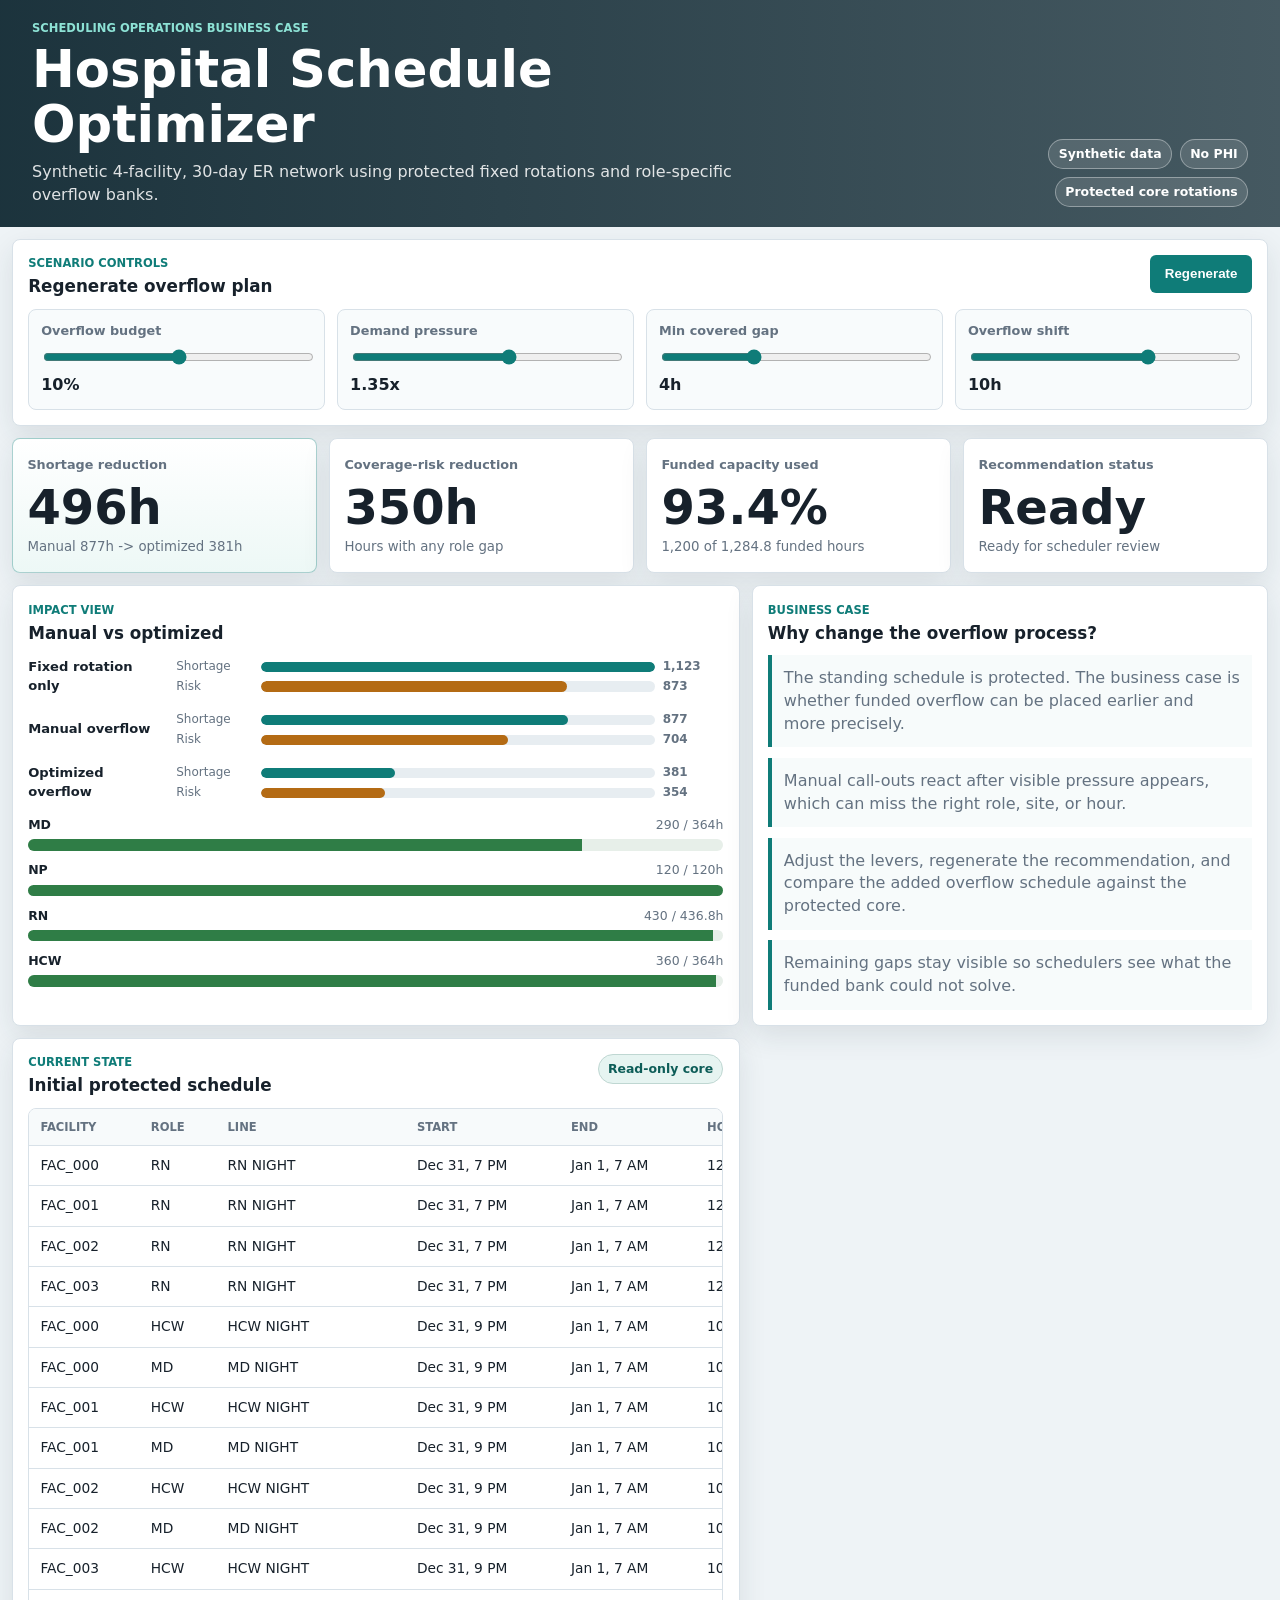
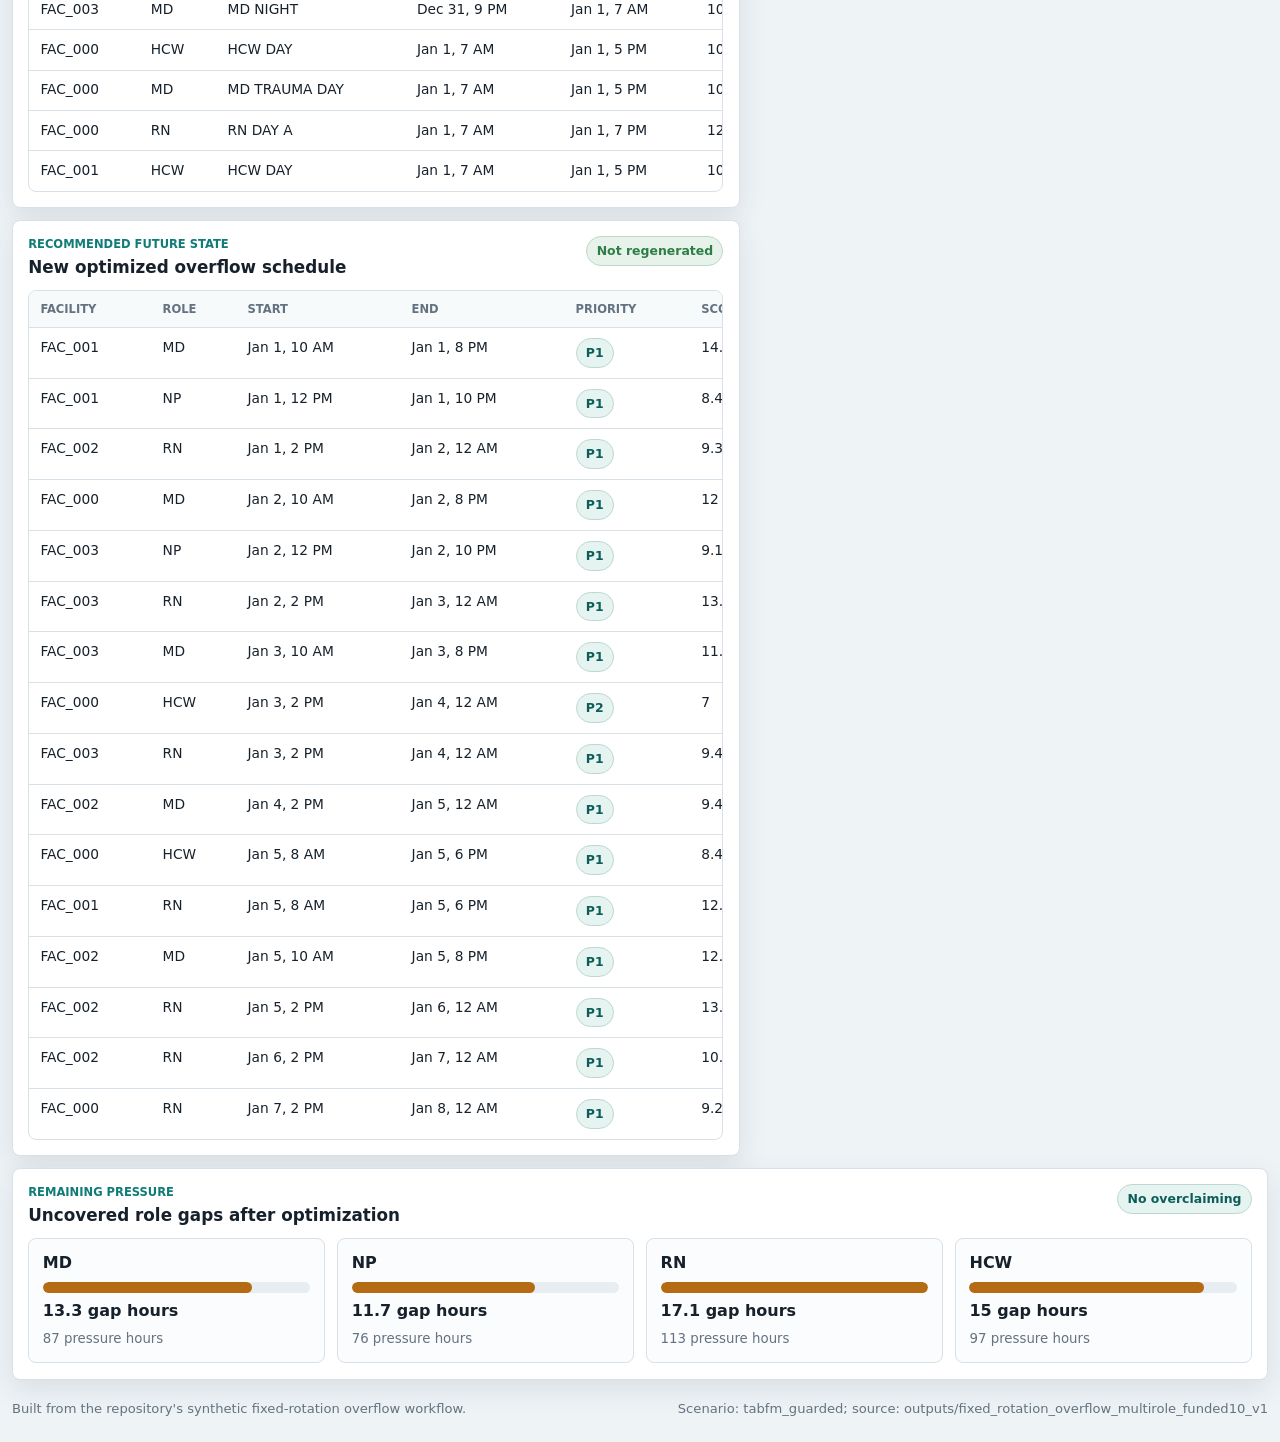
==== demo/index.html @ 381172c6 "Move impact view above schedules" ====
<!doctype html>
<html lang="en">
  <head>
    <meta charset="utf-8">
    <meta name="viewport" content="width=device-width, initial-scale=1">
    <title>Hospital Schedule Optimizer Business Case</title>
    <link rel="stylesheet" href="styles.css">
  </head>
  <body>
    <header class="app-shell">
      <div>
        <p class="eyebrow">Scheduling operations business case</p>
        <h1>Hospital Schedule Optimizer</h1>
        <p id="case-subtitle">Loading synthetic case...</p>
      </div>
      <div class="top-status" aria-label="Demo safeguards">
        <span>Synthetic data</span>
        <span>No PHI</span>
        <span>Protected core rotations</span>
      </div>
    </header>

    <main class="dashboard">
      <section class="card card--controls" aria-labelledby="controls-heading">
        <div class="card__head">
          <div>
            <p class="eyebrow">Scenario controls</p>
            <h2 id="controls-heading">Regenerate overflow plan</h2>
          </div>
          <button id="regen-button" type="button">Regenerate</button>
        </div>
        <div class="control-grid">
          <label>
            <span>Overflow budget</span>
            <input id="budget-control" type="range" min="5" max="15" step="1" value="10">
            <b id="budget-value">10%</b>
          </label>
          <label>
            <span>Demand pressure</span>
            <input id="pressure-control" type="range" min="100" max="160" step="5" value="135">
            <b id="pressure-value">1.35x</b>
          </label>
          <label>
            <span>Min covered gap</span>
            <input id="gap-control" type="range" min="2" max="8" step="1" value="4">
            <b id="gap-value">4h</b>
          </label>
          <label>
            <span>Overflow shift</span>
            <input id="shift-control" type="range" min="6" max="12" step="1" value="10">
            <b id="shift-value">10h</b>
          </label>
        </div>
      </section>

      <section class="kpi-grid" aria-label="Business case metrics">
        <article class="metric-card metric-card--primary">
          <span>Shortage reduction</span>
          <strong id="metric-shortage">--</strong>
          <small id="metric-shortage-note">Manual vs optimized</small>
        </article>
        <article class="metric-card">
          <span>Coverage-risk reduction</span>
          <strong id="metric-risk">--</strong>
          <small>Hours with any role gap</small>
        </article>
        <article class="metric-card">
          <span>Funded capacity used</span>
          <strong id="metric-budget">--</strong>
          <small id="metric-budget-note">Role banks enforced</small>
        </article>
        <article class="metric-card">
          <span>Recommendation status</span>
          <strong id="metric-status">--</strong>
          <small id="metric-status-note">Ready for scheduler review</small>
        </article>
      </section>

      <section class="card span-7" aria-labelledby="charts-heading">
        <div class="card__head">
          <div>
            <p class="eyebrow">Impact view</p>
            <h2 id="charts-heading">Manual vs optimized</h2>
          </div>
        </div>
        <div id="comparison-chart" class="chart-panel"></div>
        <div id="budget-chart" class="chart-panel chart-panel--meters"></div>
      </section>

      <section class="card span-5" aria-labelledby="case-heading">
        <div class="card__head">
          <div>
            <p class="eyebrow">Business case</p>
            <h2 id="case-heading">Why change the overflow process?</h2>
          </div>
        </div>
        <div class="story-stack">
          <p id="story-problem"></p>
          <p id="story-manual"></p>
          <p id="story-optimizer"></p>
          <p id="story-remaining"></p>
        </div>
      </section>

      <section class="card span-7" aria-labelledby="initial-heading">
        <div class="card__head">
          <div>
            <p class="eyebrow">Current state</p>
            <h2 id="initial-heading">Initial protected schedule</h2>
          </div>
          <span class="pill">Read-only core</span>
        </div>
        <div class="table-wrap compact">
          <table>
            <thead>
              <tr>
                <th>Facility</th>
                <th>Role</th>
                <th>Line</th>
                <th>Start</th>
                <th>End</th>
                <th>Hours</th>
              </tr>
            </thead>
            <tbody id="initial-schedule"></tbody>
          </table>
        </div>
      </section>

      <section class="card span-7" aria-labelledby="optimized-heading">
        <div class="card__head">
          <div>
            <p class="eyebrow">Recommended future state</p>
            <h2 id="optimized-heading">New optimized overflow schedule</h2>
          </div>
          <span id="run-stamp" class="pill pill--green">Not regenerated</span>
        </div>
        <div class="table-wrap compact">
          <table>
            <thead>
              <tr>
                <th>Facility</th>
                <th>Role</th>
                <th>Start</th>
                <th>End</th>
                <th>Priority</th>
                <th>Score</th>
              </tr>
            </thead>
            <tbody id="optimized-schedule"></tbody>
          </table>
        </div>
      </section>

      <section class="card span-12" aria-labelledby="gaps-heading">
        <div class="card__head">
          <div>
            <p class="eyebrow">Remaining pressure</p>
            <h2 id="gaps-heading">Uncovered role gaps after optimization</h2>
          </div>
          <span class="pill">No overclaiming</span>
        </div>
        <div id="gaps-chart" class="gap-grid"></div>
      </section>
    </main>

    <footer>
      <span>Built from the repository's synthetic fixed-rotation overflow workflow.</span>
      <span id="data-source">Loading source...</span>
    </footer>

    <script src="app.js"></script>
  </body>
</html>
---- demo/styles.css ----
:root {
  color-scheme: light;
  --ink: #17212b;
  --muted: #647281;
  --line: #d8e1e8;
  --panel: #ffffff;
  --soft: #eef3f6;
  --teal: #0f7c78;
  --green: #2f7d46;
  --amber: #b46b14;
  --blue: #2e628f;
  --red: #b43c2f;
  --shadow: 0 10px 28px rgba(29, 45, 59, 0.1);
}

* {
  box-sizing: border-box;
}

html,
body {
  margin: 0;
  overflow-x: hidden;
}

body {
  background: var(--soft);
  color: var(--ink);
  font-family: Inter, ui-sans-serif, system-ui, -apple-system, BlinkMacSystemFont, "Segoe UI", sans-serif;
  line-height: 1.42;
}

.app-shell {
  display: flex;
  min-height: 172px;
  align-items: flex-end;
  justify-content: space-between;
  gap: 1.5rem;
  padding: 1.25rem clamp(1rem, 3vw, 2rem);
  background:
    linear-gradient(90deg, rgba(10, 35, 45, 0.92), rgba(10, 35, 45, 0.74)),
    url("https://images.unsplash.com/photo-1586773860418-d37222d8fce3?auto=format&fit=crop&w=1800&q=80") center/cover;
  color: #fff;
}

.eyebrow {
  margin: 0 0 0.35rem;
  color: var(--teal);
  font-size: 0.72rem;
  font-weight: 850;
  letter-spacing: 0;
  text-transform: uppercase;
}

.app-shell .eyebrow {
  color: #8de2d5;
}

h1,
h2 {
  margin: 0;
  line-height: 1.08;
  letter-spacing: 0;
}

h1 {
  font-size: clamp(2rem, 4vw, 4.4rem);
}

h2 {
  font-size: 1.05rem;
}

.app-shell p:not(.eyebrow) {
  max-width: 760px;
  margin: 0.55rem 0 0;
  color: rgba(255, 255, 255, 0.86);
}

.top-status {
  display: flex;
  flex-wrap: wrap;
  justify-content: flex-end;
  gap: 0.5rem;
}

.top-status span,
.pill {
  display: inline-flex;
  align-items: center;
  width: max-content;
  border: 1px solid rgba(255, 255, 255, 0.36);
  border-radius: 999px;
  padding: 0.32rem 0.58rem;
  background: rgba(255, 255, 255, 0.12);
  font-size: 0.78rem;
  font-weight: 800;
  white-space: nowrap;
}

.dashboard {
  display: grid;
  width: min(1480px, calc(100% - 1.5rem));
  grid-template-columns: repeat(12, minmax(0, 1fr));
  gap: 0.75rem;
  margin: 0.75rem auto 1.25rem;
}

.card,
.metric-card {
  border: 1px solid var(--line);
  border-radius: 8px;
  background: var(--panel);
  box-shadow: var(--shadow);
}

.card {
  padding: 0.95rem;
}

.card--controls {
  grid-column: 1 / -1;
}

.card__head {
  display: flex;
  align-items: flex-start;
  justify-content: space-between;
  gap: 1rem;
  margin-bottom: 0.85rem;
}

button {
  min-height: 2.35rem;
  border: 0;
  border-radius: 6px;
  padding: 0 0.9rem;
  background: var(--teal);
  color: #fff;
  font-weight: 850;
  cursor: pointer;
}

button:focus-visible,
input:focus-visible {
  outline: 3px solid rgba(15, 124, 120, 0.28);
  outline-offset: 2px;
}

.control-grid {
  display: grid;
  grid-template-columns: repeat(4, minmax(0, 1fr));
  gap: 0.75rem;
}

.control-grid label {
  display: grid;
  grid-template-columns: 1fr auto;
  gap: 0.45rem 0.75rem;
  align-items: center;
  padding: 0.75rem;
  border: 1px solid var(--line);
  border-radius: 8px;
  background: #f8fbfc;
}

.control-grid span {
  color: var(--muted);
  font-size: 0.8rem;
  font-weight: 800;
}

.control-grid input {
  grid-column: 1 / -1;
  width: 100%;
  accent-color: var(--teal);
}

.kpi-grid {
  display: grid;
  grid-column: 1 / -1;
  grid-template-columns: repeat(4, minmax(0, 1fr));
  gap: 0.75rem;
}

.metric-card {
  min-height: 126px;
  padding: 0.9rem;
}

.metric-card--primary {
  border-color: rgba(15, 124, 120, 0.35);
  background: linear-gradient(180deg, #fff, #edf8f6);
}

.metric-card span,
.metric-card small {
  color: var(--muted);
}

.metric-card span {
  font-size: 0.8rem;
  font-weight: 850;
}

.metric-card strong {
  display: block;
  margin: 0.45rem 0 0.25rem;
  color: var(--ink);
  font-size: clamp(1.8rem, 4vw, 3rem);
  line-height: 1;
}

.span-5 {
  grid-column: span 5;
}

.span-7 {
  grid-column: span 7;
}

.span-12 {
  grid-column: 1 / -1;
}

.pill {
  border-color: #bfd7d2;
  background: #e6f4f1;
  color: #0d5d58;
}

.pill--green {
  border-color: #bdd8c4;
  background: #e7f3ea;
  color: var(--green);
}

.story-stack {
  display: grid;
  gap: 0.65rem;
}

.story-stack p {
  margin: 0;
  padding: 0.75rem;
  border-left: 4px solid var(--teal);
  background: #f7fbfb;
  color: var(--muted);
}

.table-wrap {
  overflow: auto;
  border: 1px solid var(--line);
  border-radius: 8px;
}

table {
  width: 100%;
  min-width: 760px;
  border-collapse: collapse;
  font-size: 0.86rem;
}

th,
td {
  padding: 0.62rem 0.7rem;
  border-bottom: 1px solid var(--line);
  text-align: left;
  vertical-align: top;
}

th {
  position: sticky;
  top: 0;
  background: #f7fafb;
  color: var(--muted);
  font-size: 0.72rem;
  text-transform: uppercase;
}

tbody tr:last-child td {
  border-bottom: 0;
}

.chart-panel {
  display: grid;
  gap: 0.65rem;
  margin-top: 0.75rem;
}

.bar-row {
  display: grid;
  grid-template-columns: 8.5rem minmax(0, 1fr);
  gap: 0.75rem;
  align-items: center;
}

.bar-row__label {
  font-size: 0.82rem;
  font-weight: 850;
}

.bar-line {
  display: grid;
  grid-template-columns: 4.8rem minmax(0, 1fr) 3.8rem;
  gap: 0.5rem;
  align-items: center;
  margin: 0.18rem 0;
  color: var(--muted);
  font-size: 0.75rem;
}

.bar-track {
  height: 0.65rem;
  overflow: hidden;
  border-radius: 999px;
  background: #e7edf1;
}

.bar-track b {
  display: block;
  height: 100%;
  border-radius: inherit;
  background: var(--teal);
}

.bar-line--risk .bar-track b,
.gap-card .bar-track b {
  background: var(--amber);
}

.meter {
  display: grid;
  gap: 0.35rem;
}

.meter__top {
  display: flex;
  justify-content: space-between;
  gap: 0.75rem;
  color: var(--muted);
  font-size: 0.78rem;
}

.meter__top strong {
  color: var(--ink);
}

.meter__track {
  height: 0.72rem;
  overflow: hidden;
  border-radius: 999px;
  background: #e7efe9;
}

.meter__track b {
  display: block;
  height: 100%;
  background: var(--green);
}

.gap-grid {
  display: grid;
  grid-template-columns: repeat(4, minmax(0, 1fr));
  gap: 0.75rem;
}

.gap-card {
  display: grid;
  gap: 0.45rem;
  padding: 0.85rem;
  border: 1px solid var(--line);
  border-radius: 8px;
  background: #fbfcfd;
}

.gap-card span {
  font-weight: 850;
}

.gap-card small {
  color: var(--muted);
}

footer {
  display: flex;
  width: min(1480px, calc(100% - 1.5rem));
  justify-content: space-between;
  gap: 1rem;
  margin: 0 auto 1.5rem;
  color: var(--muted);
  font-size: 0.82rem;
}

@media (max-width: 980px) {
  .app-shell,
  footer {
    flex-direction: column;
    align-items: flex-start;
  }

  .control-grid,
  .kpi-grid,
  .gap-grid {
    grid-template-columns: repeat(2, minmax(0, 1fr));
  }

  .span-5,
  .span-7 {
    grid-column: 1 / -1;
  }
}

@media (max-width: 620px) {
  .dashboard {
    width: min(100% - 1rem, 1480px);
  }

  .control-grid,
  .kpi-grid,
  .gap-grid {
    grid-template-columns: 1fr;
  }

  table {
    min-width: 0;
  }

  thead {
    display: none;
  }

  tbody,
  tr,
  td {
    display: block;
    width: 100%;
  }

  tr {
    padding: 0.55rem 0;
    border-bottom: 1px solid var(--line);
  }

  td {
    display: grid;
    grid-template-columns: 7rem minmax(0, 1fr);
    gap: 0.6rem;
    padding: 0.35rem 0.7rem;
    border-bottom: 0;
  }

  td::before {
    content: attr(data-label);
    color: var(--muted);
    font-size: 0.72rem;
    font-weight: 850;
    text-transform: uppercase;
  }

  .bar-row,
  .bar-line {
    grid-template-columns: 1fr;
  }
}
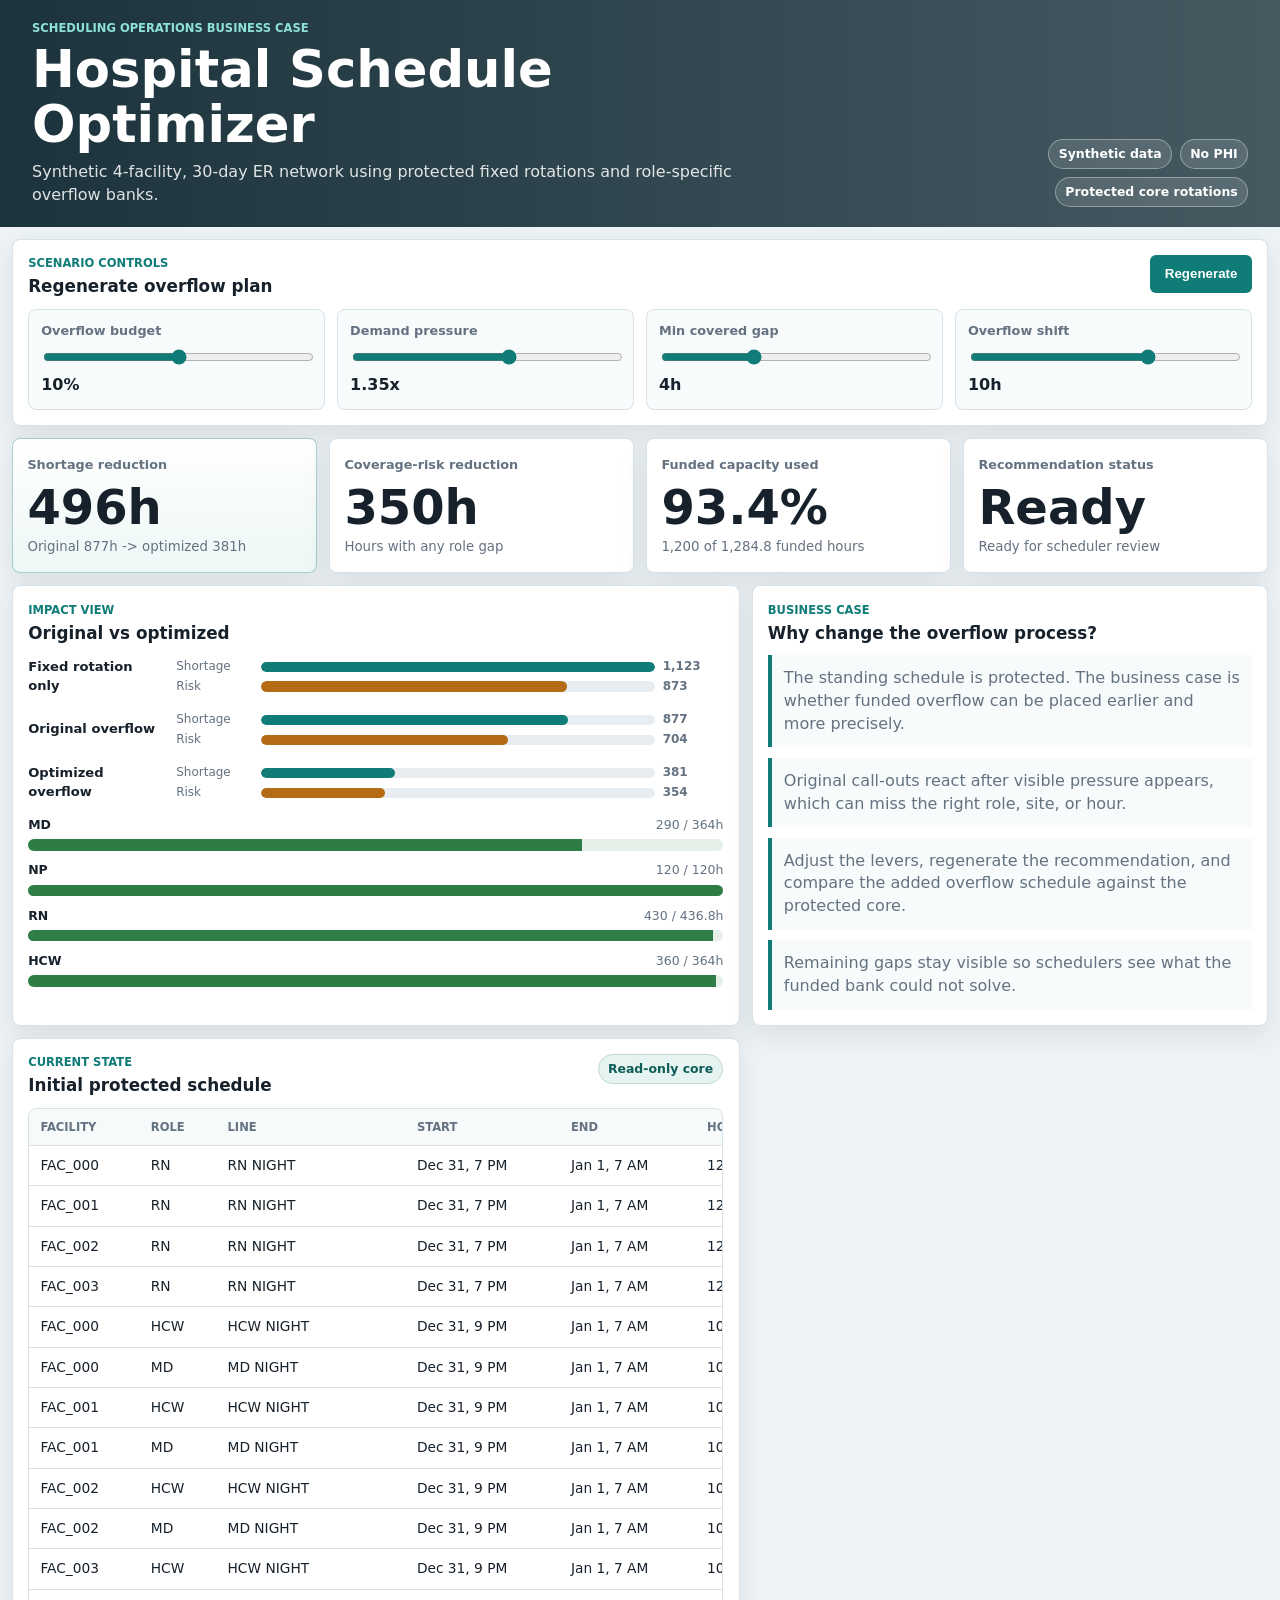
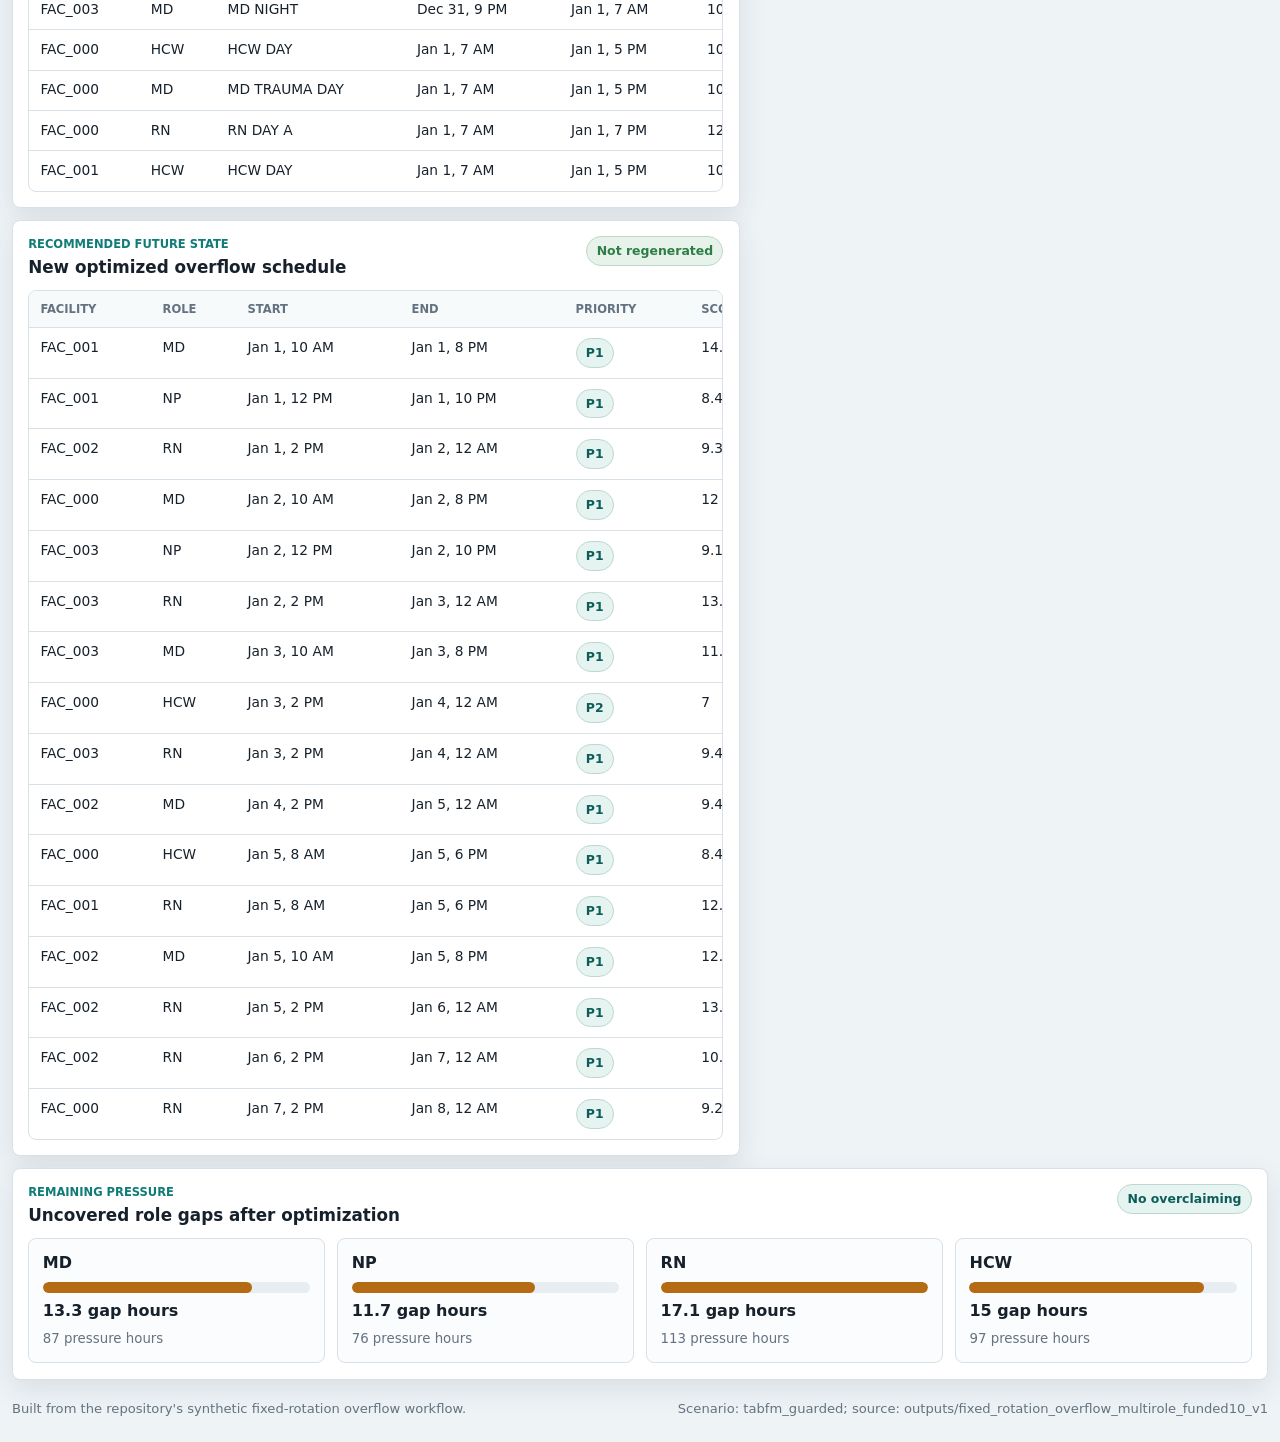
==== commit 07ecdac4: "Rename manual labels to original" ====
--- a/demo/index.html
+++ b/demo/index.html
@@ -57,7 +57,7 @@
         <article class="metric-card metric-card--primary">
           <span>Shortage reduction</span>
           <strong id="metric-shortage">--</strong>
-          <small id="metric-shortage-note">Manual vs optimized</small>
+          <small id="metric-shortage-note">Original vs optimized</small>
         </article>
         <article class="metric-card">
           <span>Coverage-risk reduction</span>
@@ -80,7 +80,7 @@
         <div class="card__head">
           <div>
             <p class="eyebrow">Impact view</p>
-            <h2 id="charts-heading">Manual vs optimized</h2>
+            <h2 id="charts-heading">Original vs optimized</h2>
           </div>
         </div>
         <div id="comparison-chart" class="chart-panel"></div>
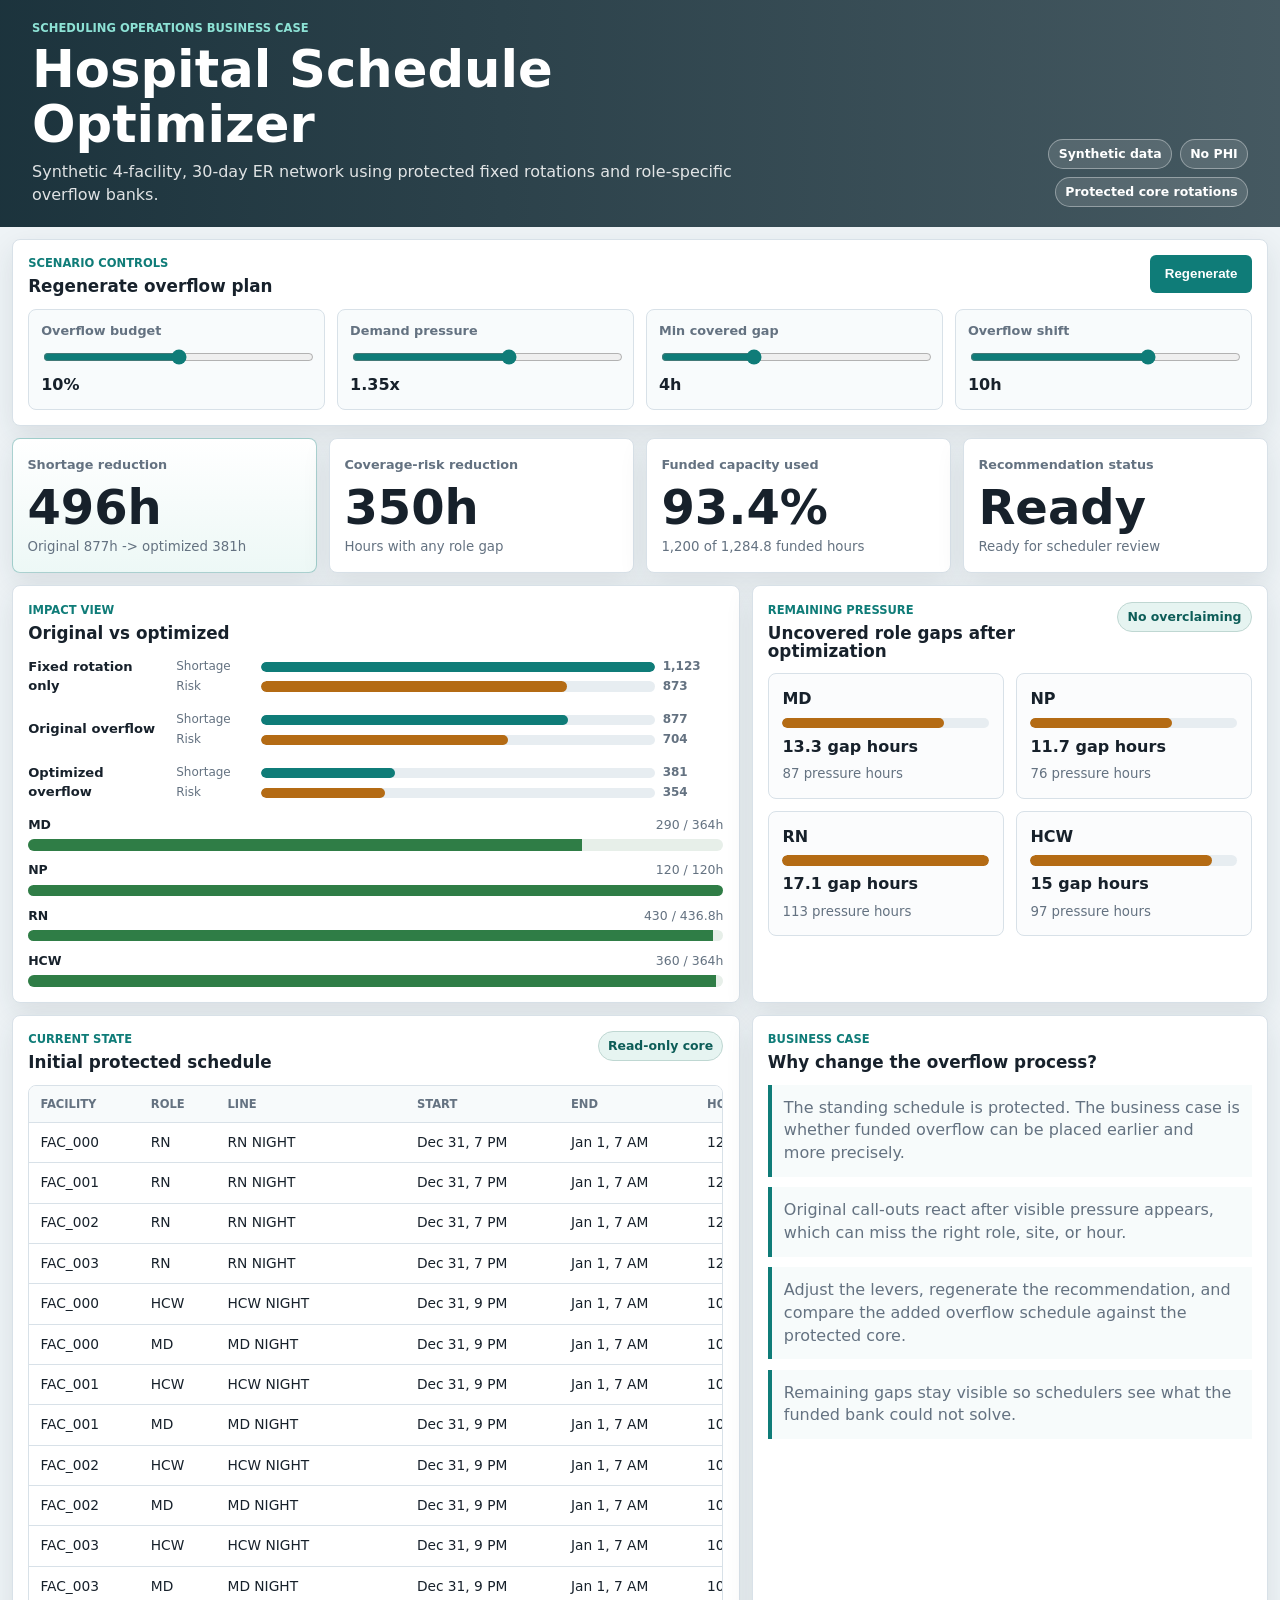
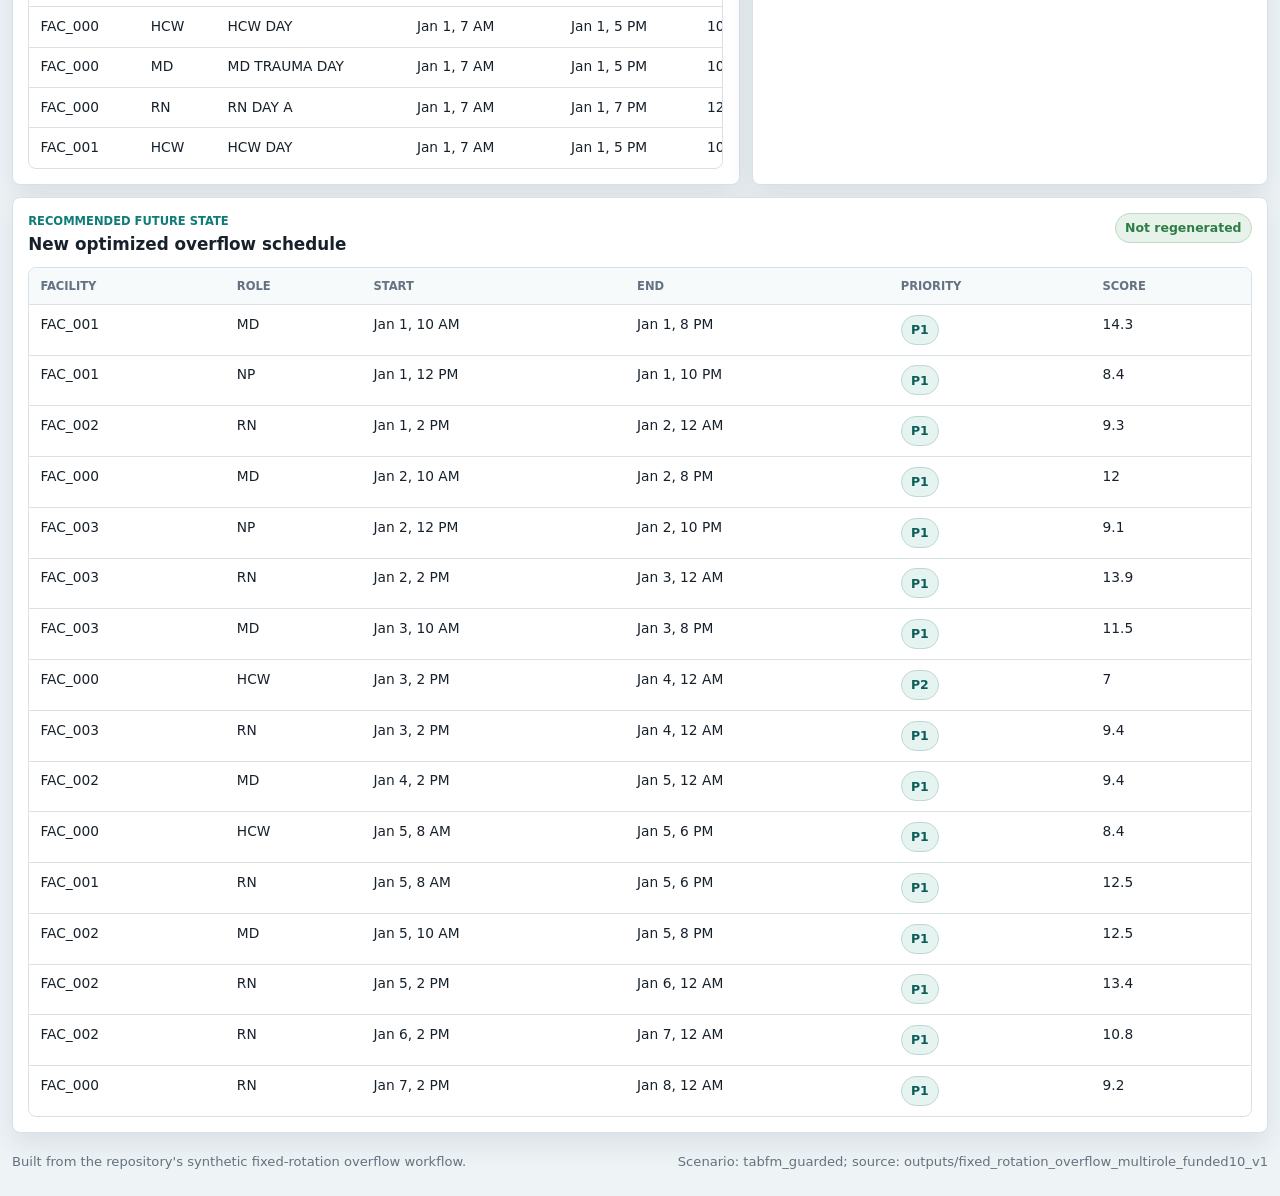
==== commit 7601fadc: "Move remaining pressure near impact view" ====
--- a/demo/index.html
+++ b/demo/index.html
@@ -87,19 +87,15 @@
         <div id="budget-chart" class="chart-panel chart-panel--meters"></div>
       </section>
 
-      <section class="card span-5" aria-labelledby="case-heading">
+      <section class="card span-5" aria-labelledby="gaps-heading">
         <div class="card__head">
           <div>
-            <p class="eyebrow">Business case</p>
-            <h2 id="case-heading">Why change the overflow process?</h2>
+            <p class="eyebrow">Remaining pressure</p>
+            <h2 id="gaps-heading">Uncovered role gaps after optimization</h2>
           </div>
+          <span class="pill">No overclaiming</span>
         </div>
-        <div class="story-stack">
-          <p id="story-problem"></p>
-          <p id="story-manual"></p>
-          <p id="story-optimizer"></p>
-          <p id="story-remaining"></p>
-        </div>
+        <div id="gaps-chart" class="gap-grid gap-grid--compact"></div>
       </section>
 
       <section class="card span-7" aria-labelledby="initial-heading">
@@ -127,7 +123,22 @@
         </div>
       </section>
 
-      <section class="card span-7" aria-labelledby="optimized-heading">
+      <section class="card span-5" aria-labelledby="case-heading">
+        <div class="card__head">
+          <div>
+            <p class="eyebrow">Business case</p>
+            <h2 id="case-heading">Why change the overflow process?</h2>
+          </div>
+        </div>
+        <div class="story-stack">
+          <p id="story-problem"></p>
+          <p id="story-manual"></p>
+          <p id="story-optimizer"></p>
+          <p id="story-remaining"></p>
+        </div>
+      </section>
+
+      <section class="card span-12" aria-labelledby="optimized-heading">
         <div class="card__head">
           <div>
             <p class="eyebrow">Recommended future state</p>
@@ -151,17 +162,6 @@
           </table>
         </div>
       </section>
-
-      <section class="card span-12" aria-labelledby="gaps-heading">
-        <div class="card__head">
-          <div>
-            <p class="eyebrow">Remaining pressure</p>
-            <h2 id="gaps-heading">Uncovered role gaps after optimization</h2>
-          </div>
-          <span class="pill">No overclaiming</span>
-        </div>
-        <div id="gaps-chart" class="gap-grid"></div>
-      </section>
     </main>
 
     <footer>
--- a/demo/styles.css
+++ b/demo/styles.css
@@ -365,6 +365,10 @@
   gap: 0.75rem;
 }
 
+.gap-grid--compact {
+  grid-template-columns: repeat(2, minmax(0, 1fr));
+}
+
 .gap-card {
   display: grid;
   gap: 0.45rem;
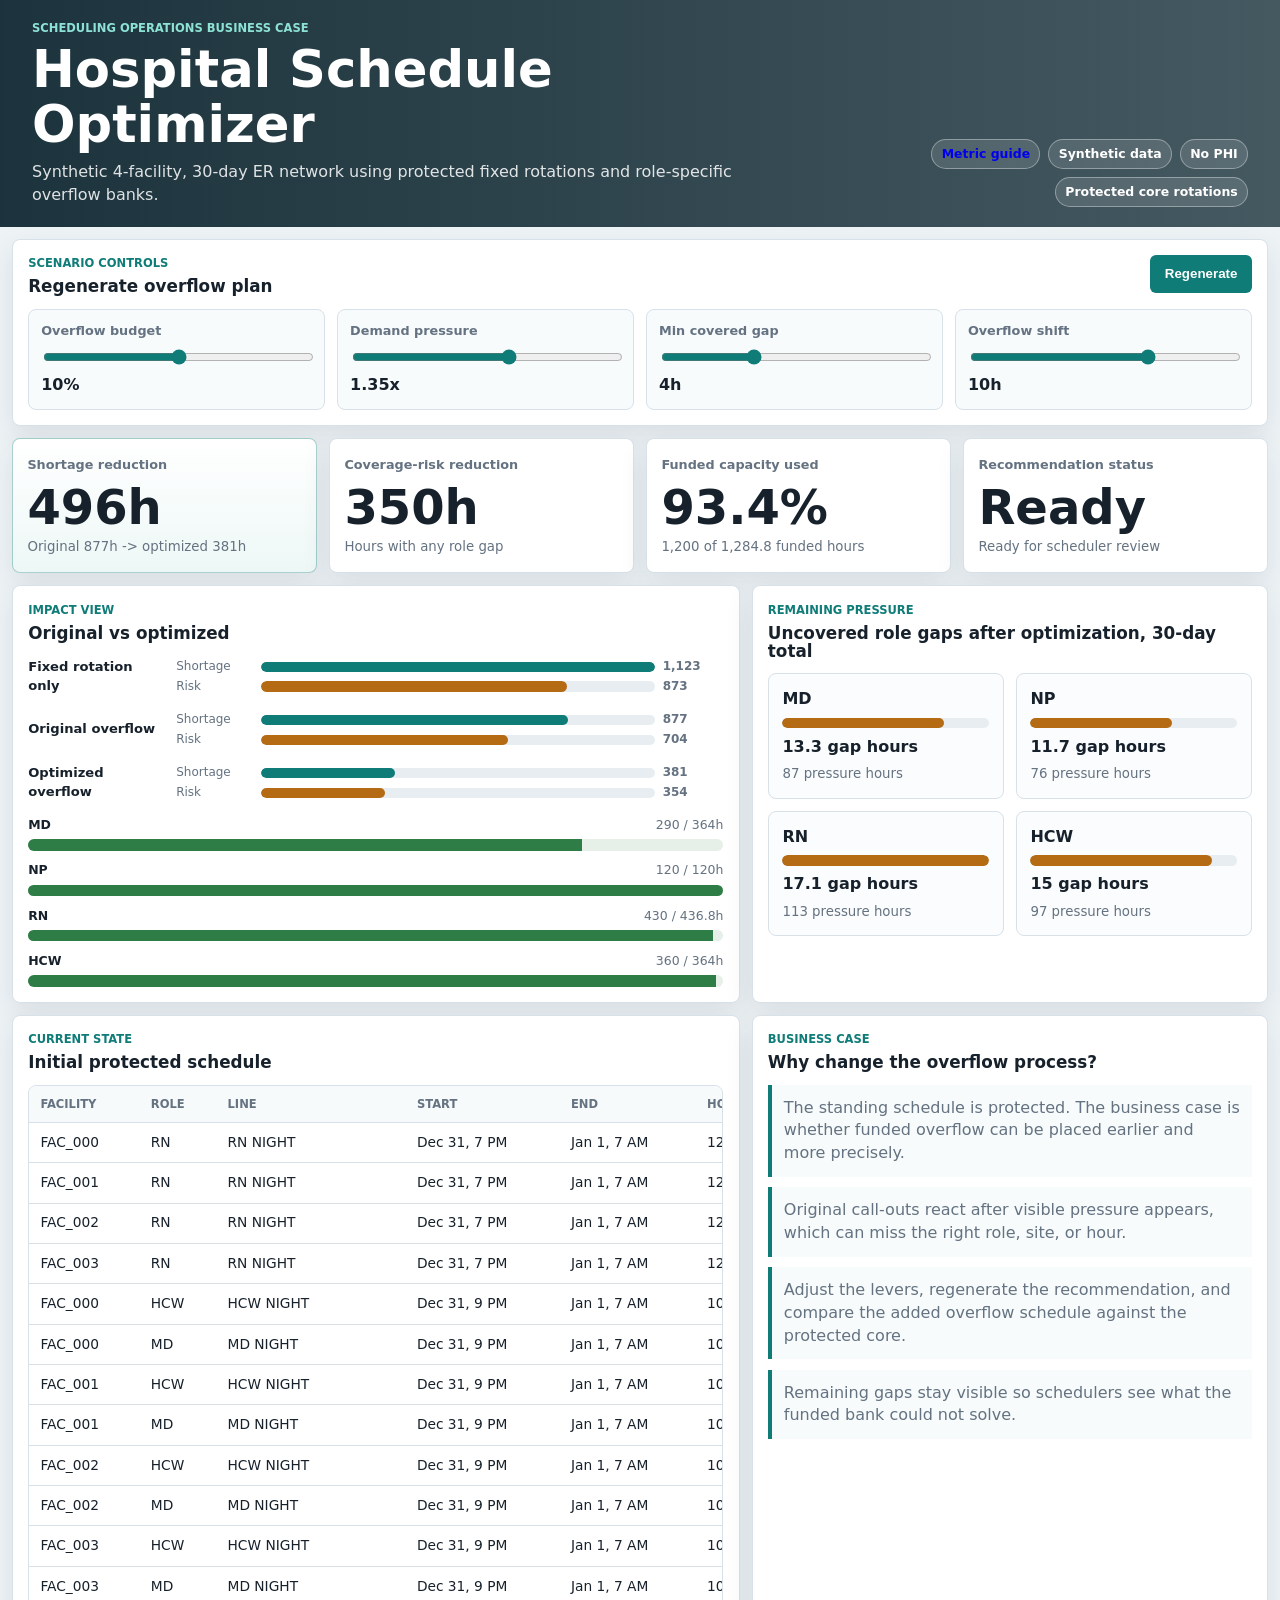
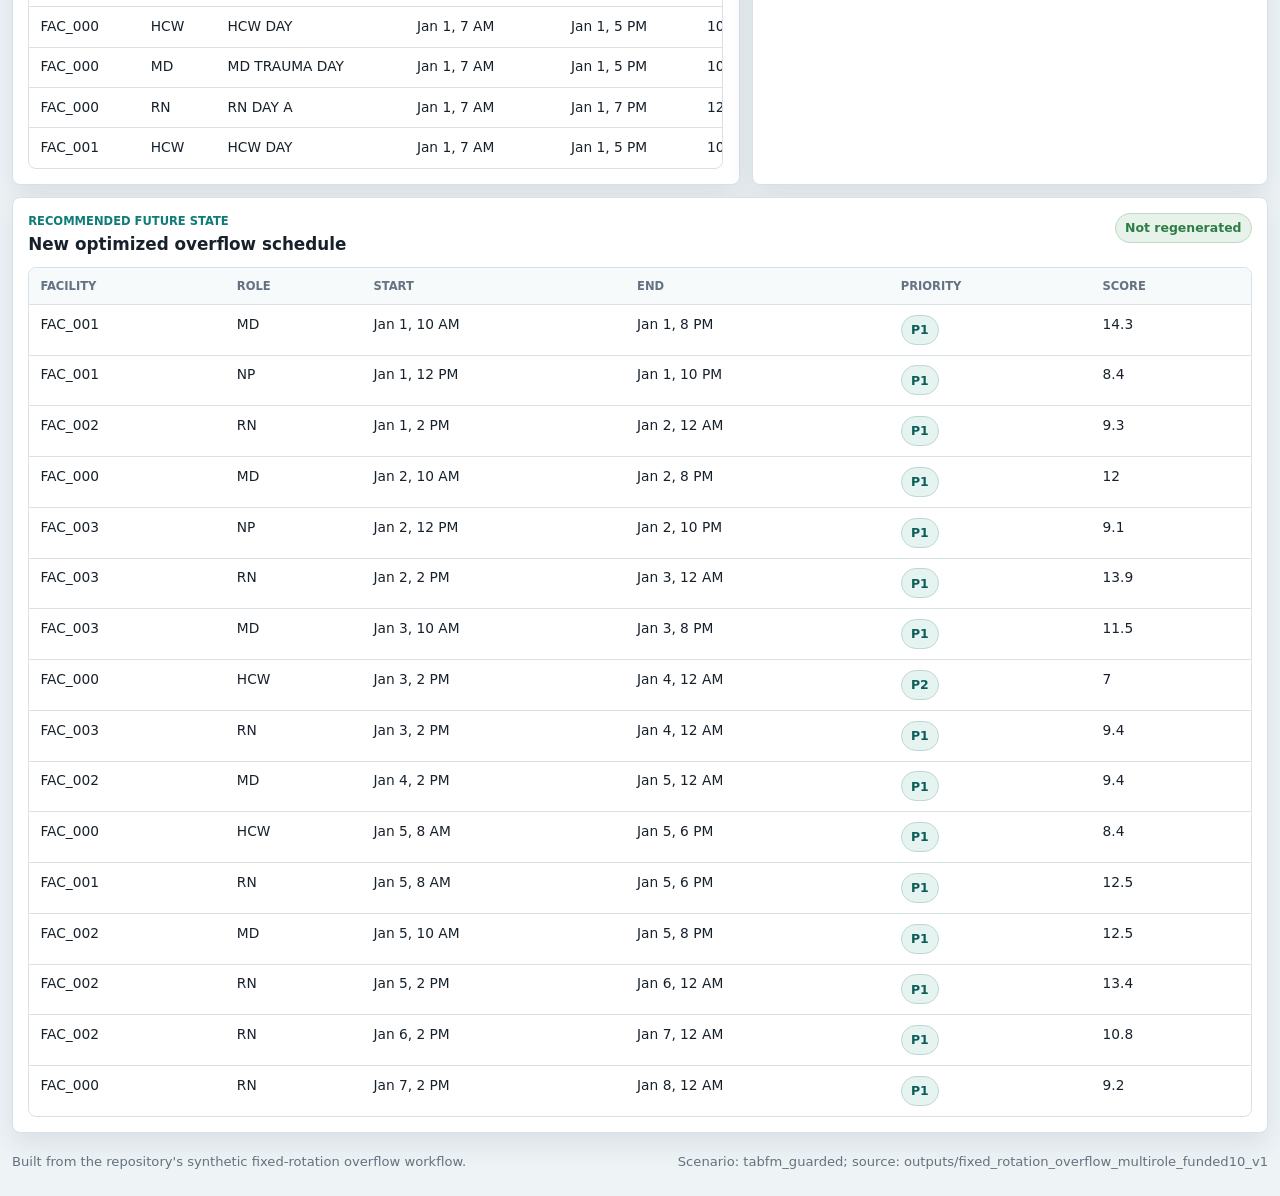
==== commit 7f0205c5: "Add metrics guide page" ====
--- a/demo/index.html
+++ b/demo/index.html
@@ -14,6 +14,7 @@
         <p id="case-subtitle">Loading synthetic case...</p>
       </div>
       <div class="top-status" aria-label="Demo safeguards">
+        <a href="metrics.html">Metric guide</a>
         <span>Synthetic data</span>
         <span>No PHI</span>
         <span>Protected core rotations</span>
@@ -91,9 +92,8 @@
         <div class="card__head">
           <div>
             <p class="eyebrow">Remaining pressure</p>
-            <h2 id="gaps-heading">Uncovered role gaps after optimization</h2>
+            <h2 id="gaps-heading">Uncovered role gaps after optimization, 30-day total</h2>
           </div>
-          <span class="pill">No overclaiming</span>
         </div>
         <div id="gaps-chart" class="gap-grid gap-grid--compact"></div>
       </section>
@@ -104,7 +104,6 @@
             <p class="eyebrow">Current state</p>
             <h2 id="initial-heading">Initial protected schedule</h2>
           </div>
-          <span class="pill">Read-only core</span>
         </div>
         <div class="table-wrap compact">
           <table>
--- a/demo/styles.css
+++ b/demo/styles.css
@@ -84,6 +84,7 @@
   gap: 0.5rem;
 }
 
+.top-status a,
 .top-status span,
 .pill {
   display: inline-flex;
@@ -96,6 +97,7 @@
   font-size: 0.78rem;
   font-weight: 800;
   white-space: nowrap;
+  text-decoration: none;
 }
 
 .dashboard {
@@ -396,6 +398,73 @@
   font-size: 0.82rem;
 }
 
+.metric-guide {
+  grid-column: 1 / -1;
+}
+
+.definition-grid {
+  display: grid;
+  grid-template-columns: repeat(3, minmax(0, 1fr));
+  gap: 0.75rem;
+}
+
+.definition-card {
+  display: grid;
+  gap: 0.45rem;
+  min-height: 172px;
+  padding: 0.9rem;
+  border: 1px solid var(--line);
+  border-radius: 8px;
+  background: #fbfcfd;
+}
+
+.definition-card strong {
+  font-size: 1rem;
+}
+
+.definition-card p {
+  margin: 0;
+  color: var(--muted);
+}
+
+.formula {
+  align-self: end;
+  padding: 0.55rem;
+  border-radius: 6px;
+  background: #eef5f7;
+  color: #274250;
+  font-family: ui-monospace, SFMono-Regular, Menlo, Consolas, monospace;
+  font-size: 0.78rem;
+}
+
+.metric-summary {
+  display: grid;
+  grid-template-columns: repeat(4, minmax(0, 1fr));
+  gap: 0.75rem;
+  margin-top: 0.75rem;
+}
+
+.metric-summary article {
+  padding: 0.8rem;
+  border: 1px solid var(--line);
+  border-radius: 8px;
+  background: #fff;
+}
+
+.metric-summary span {
+  display: block;
+  color: var(--muted);
+  font-size: 0.75rem;
+  font-weight: 850;
+  text-transform: uppercase;
+}
+
+.metric-summary strong {
+  display: block;
+  margin-top: 0.35rem;
+  font-size: 1.7rem;
+}
+
 @media (max-width: 980px) {
   .app-shell,
   footer {
@@ -405,7 +474,9 @@
 
   .control-grid,
   .kpi-grid,
-  .gap-grid {
+  .gap-grid,
+  .definition-grid,
+  .metric-summary {
     grid-template-columns: repeat(2, minmax(0, 1fr));
   }
 
@@ -422,7 +493,9 @@
 
   .control-grid,
   .kpi-grid,
-  .gap-grid {
+  .gap-grid,
+  .definition-grid,
+  .metric-summary {
     grid-template-columns: 1fr;
   }
 
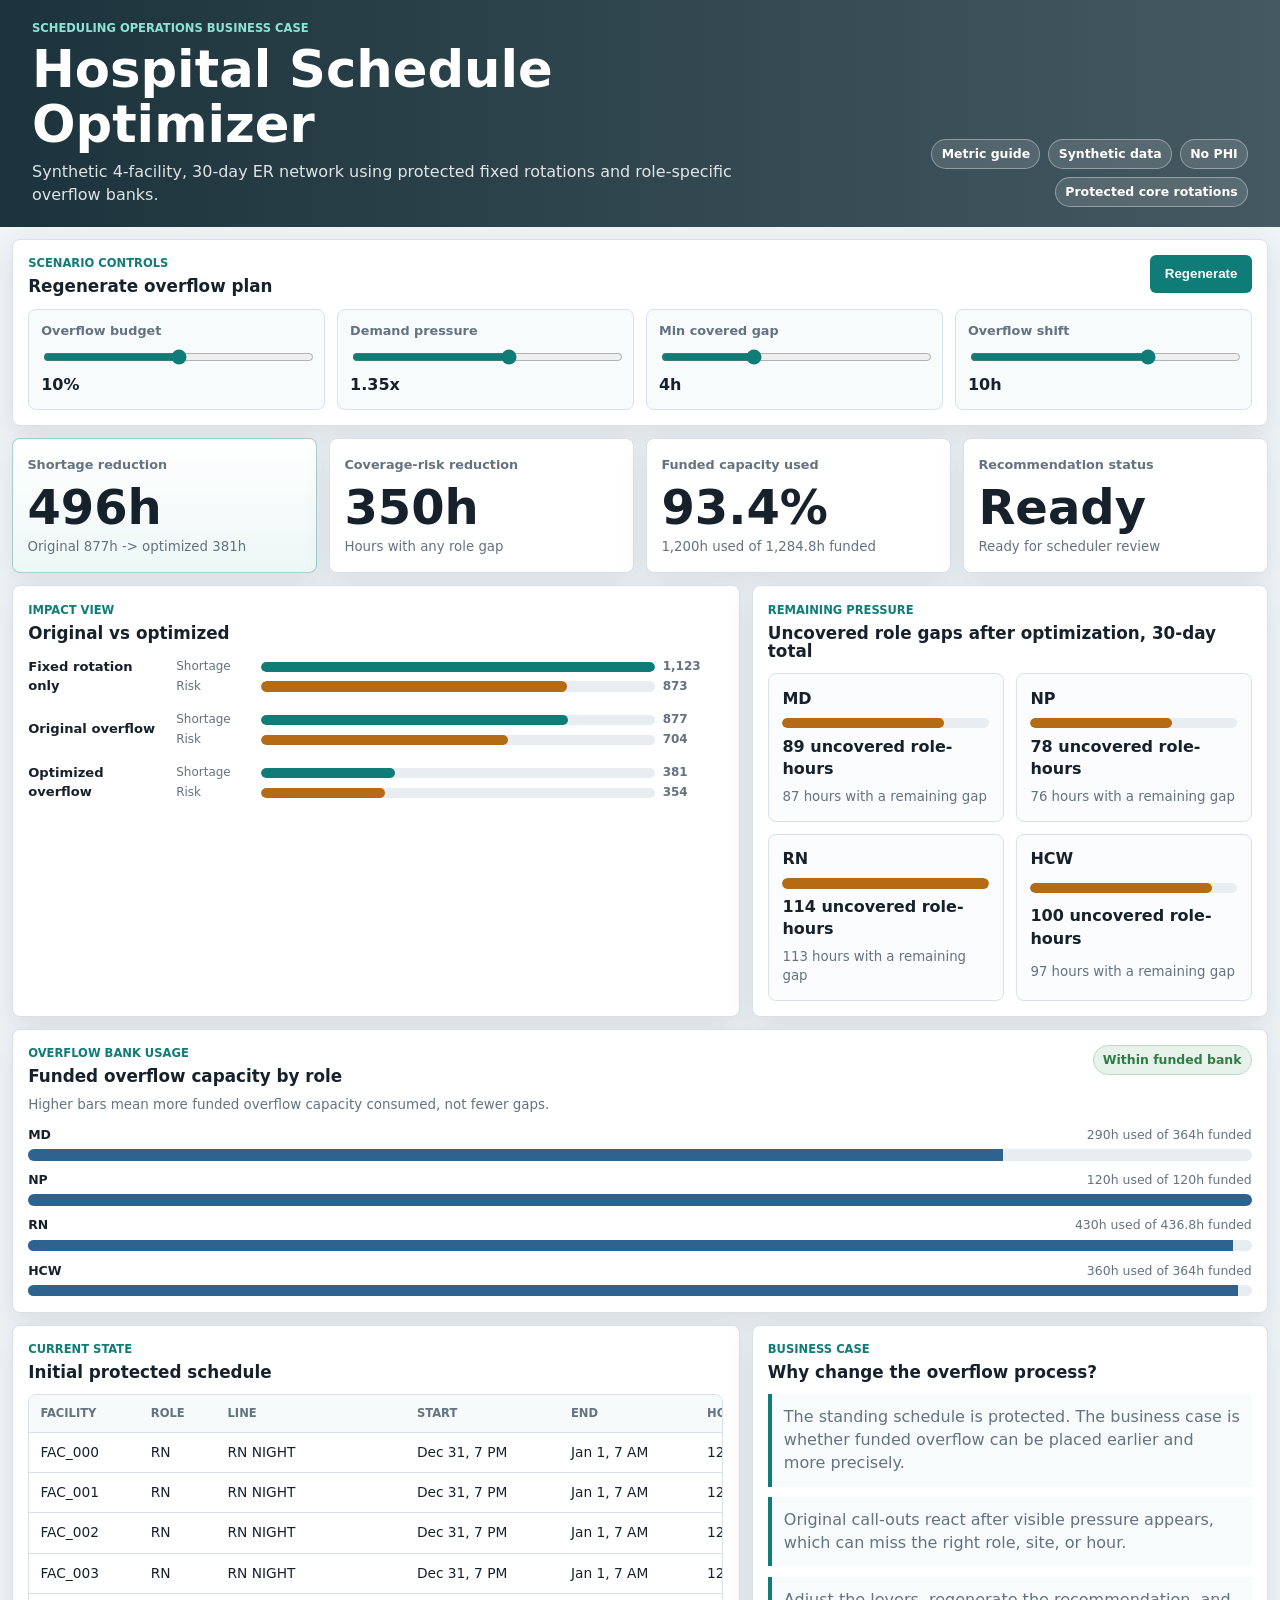
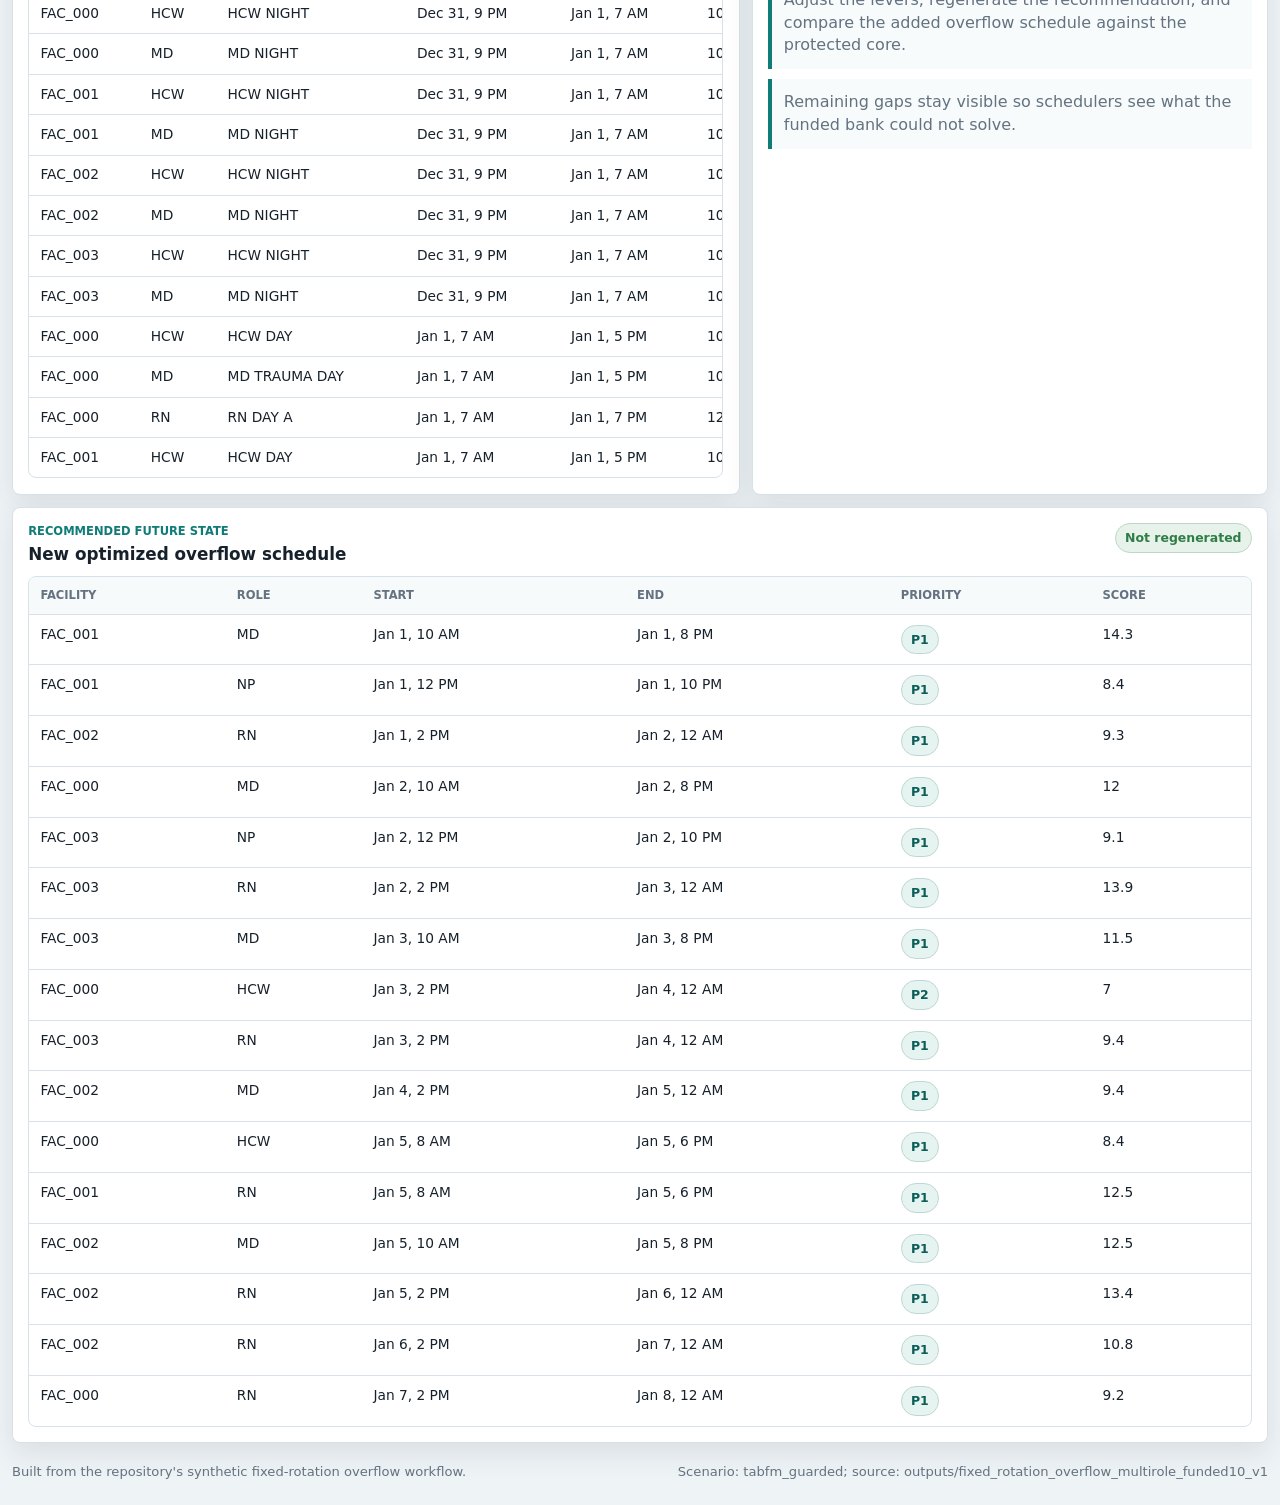
==== commit 14b1ae3b: "Clarify impact and overflow capacity charts" ====
--- a/demo/index.html
+++ b/demo/index.html
@@ -85,7 +85,6 @@
           </div>
         </div>
         <div id="comparison-chart" class="chart-panel"></div>
-        <div id="budget-chart" class="chart-panel chart-panel--meters"></div>
       </section>
 
       <section class="card span-5" aria-labelledby="gaps-heading">
@@ -96,6 +95,18 @@
           </div>
         </div>
         <div id="gaps-chart" class="gap-grid gap-grid--compact"></div>
+      </section>
+
+      <section class="card span-12" aria-labelledby="budget-heading">
+        <div class="card__head">
+          <div>
+            <p class="eyebrow">Overflow bank usage</p>
+            <h2 id="budget-heading">Funded overflow capacity by role</h2>
+          </div>
+          <span class="pill pill--green">Within funded bank</span>
+        </div>
+        <p class="section-note">Higher bars mean more funded overflow capacity consumed, not fewer gaps.</p>
+        <div id="budget-chart" class="chart-panel chart-panel--meters"></div>
       </section>
 
       <section class="card span-7" aria-labelledby="initial-heading">
--- a/demo/styles.css
+++ b/demo/styles.css
@@ -100,6 +100,14 @@
   text-decoration: none;
 }
 
+.top-status a,
+.top-status a:visited,
+.top-status a:hover,
+.top-status a:focus,
+.top-status a:active {
+  color: #ffffff;
+}
+
 .dashboard {
   display: grid;
   width: min(1480px, calc(100% - 1.5rem));
@@ -250,6 +258,12 @@
   color: var(--muted);
 }
 
+.section-note {
+  margin: -0.25rem 0 0.75rem;
+  color: var(--muted);
+  font-size: 0.84rem;
+}
+
 .table-wrap {
   overflow: auto;
   border: 1px solid var(--line);
@@ -352,13 +366,13 @@
   height: 0.72rem;
   overflow: hidden;
   border-radius: 999px;
-  background: #e7efe9;
+  background: #e7edf1;
 }
 
 .meter__track b {
   display: block;
   height: 100%;
-  background: var(--green);
+  background: var(--blue);
 }
 
 .gap-grid {
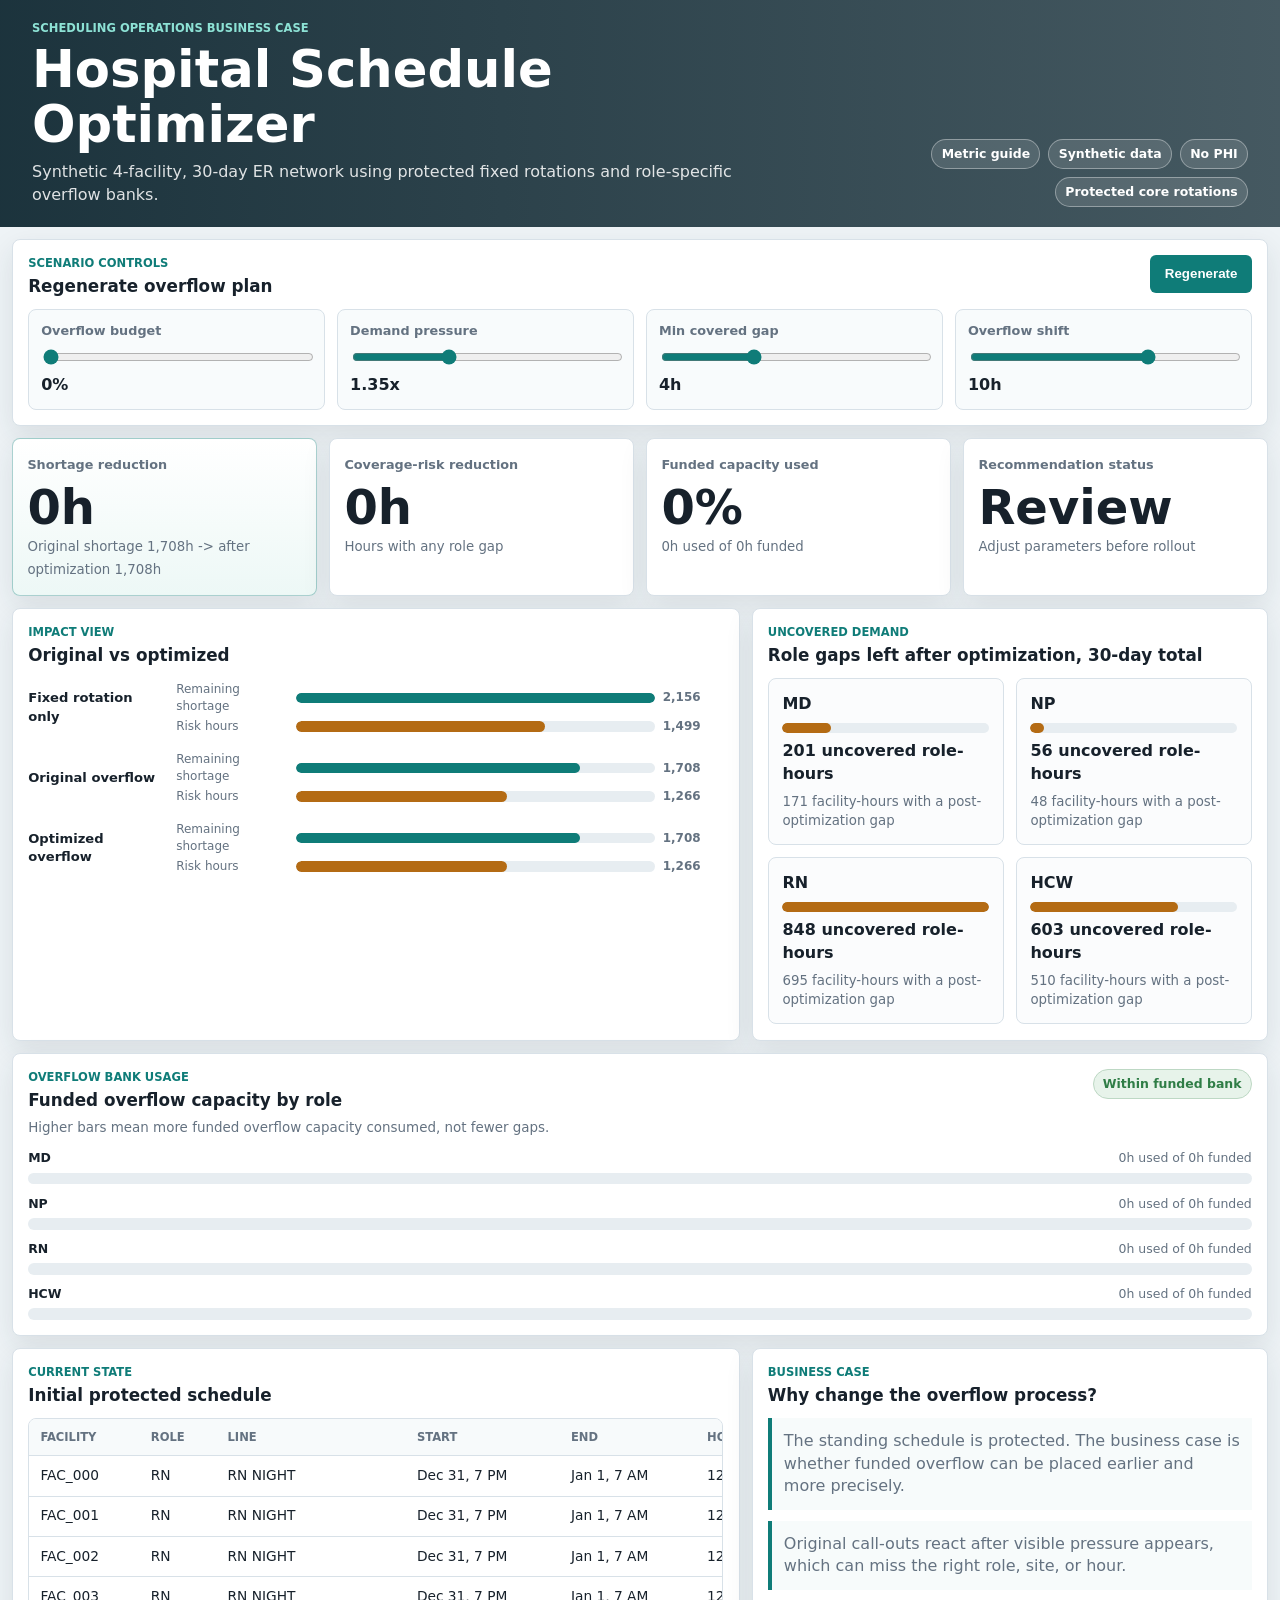
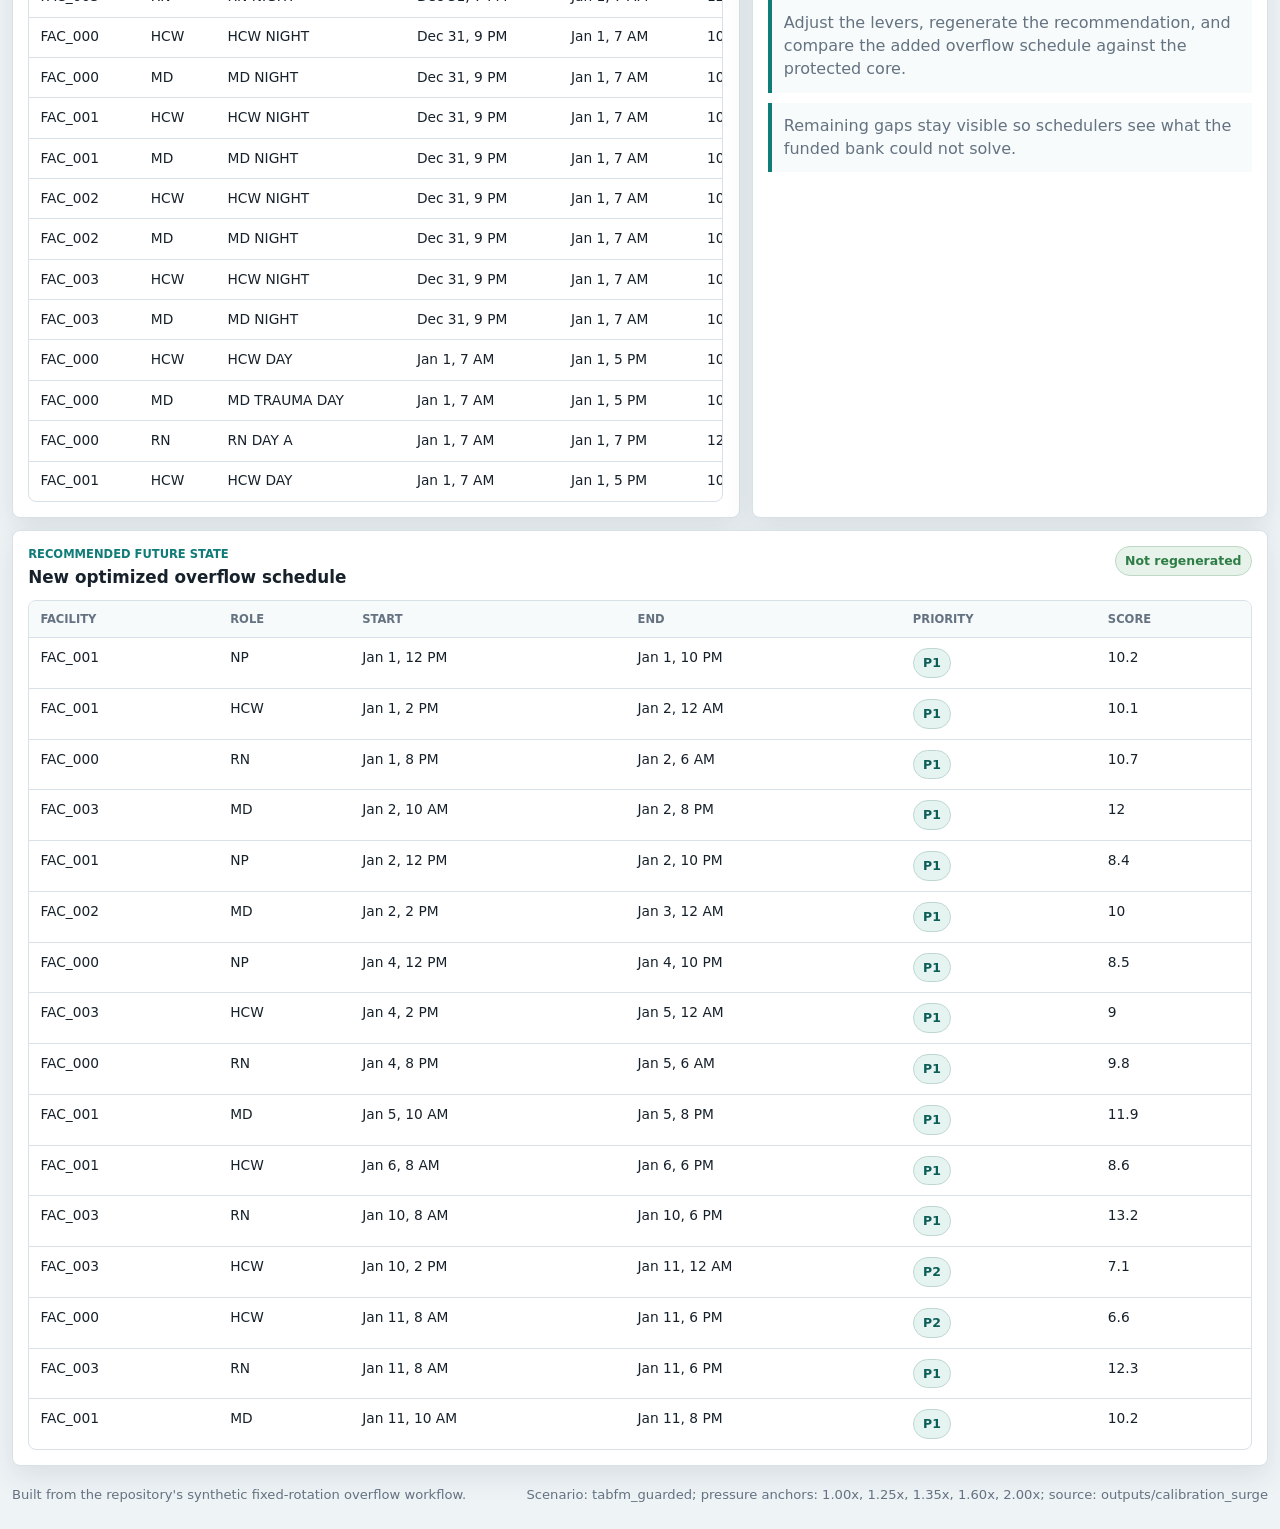
==== commit 090aa706: "Refine demo controls and gap labels" ====
--- a/demo/index.html
+++ b/demo/index.html
@@ -33,12 +33,12 @@
         <div class="control-grid">
           <label>
             <span>Overflow budget</span>
-            <input id="budget-control" type="range" min="5" max="15" step="1" value="10">
-            <b id="budget-value">10%</b>
+            <input id="budget-control" type="range" min="0" max="20" step="1" value="0">
+            <b id="budget-value">0%</b>
           </label>
           <label>
             <span>Demand pressure</span>
-            <input id="pressure-control" type="range" min="100" max="160" step="5" value="135">
+            <input id="pressure-control" type="range" min="100" max="200" step="5" value="135">
             <b id="pressure-value">1.35x</b>
           </label>
           <label>
@@ -90,8 +90,8 @@
       <section class="card span-5" aria-labelledby="gaps-heading">
         <div class="card__head">
           <div>
-            <p class="eyebrow">Remaining pressure</p>
-            <h2 id="gaps-heading">Uncovered role gaps after optimization, 30-day total</h2>
+            <p class="eyebrow">Uncovered demand</p>
+            <h2 id="gaps-heading">Role gaps left after optimization, 30-day total</h2>
           </div>
         </div>
         <div id="gaps-chart" class="gap-grid gap-grid--compact"></div>
--- a/demo/styles.css
+++ b/demo/styles.css
@@ -298,6 +298,12 @@
   border-bottom: 0;
 }
 
+.empty-row {
+  color: var(--muted);
+  font-weight: 800;
+  text-align: center;
+}
+
 .chart-panel {
   display: grid;
   gap: 0.65rem;
@@ -318,7 +324,7 @@
 
 .bar-line {
   display: grid;
-  grid-template-columns: 4.8rem minmax(0, 1fr) 3.8rem;
+  grid-template-columns: 7rem minmax(0, 1fr) 3.8rem;
   gap: 0.5rem;
   align-items: center;
   margin: 0.18rem 0;
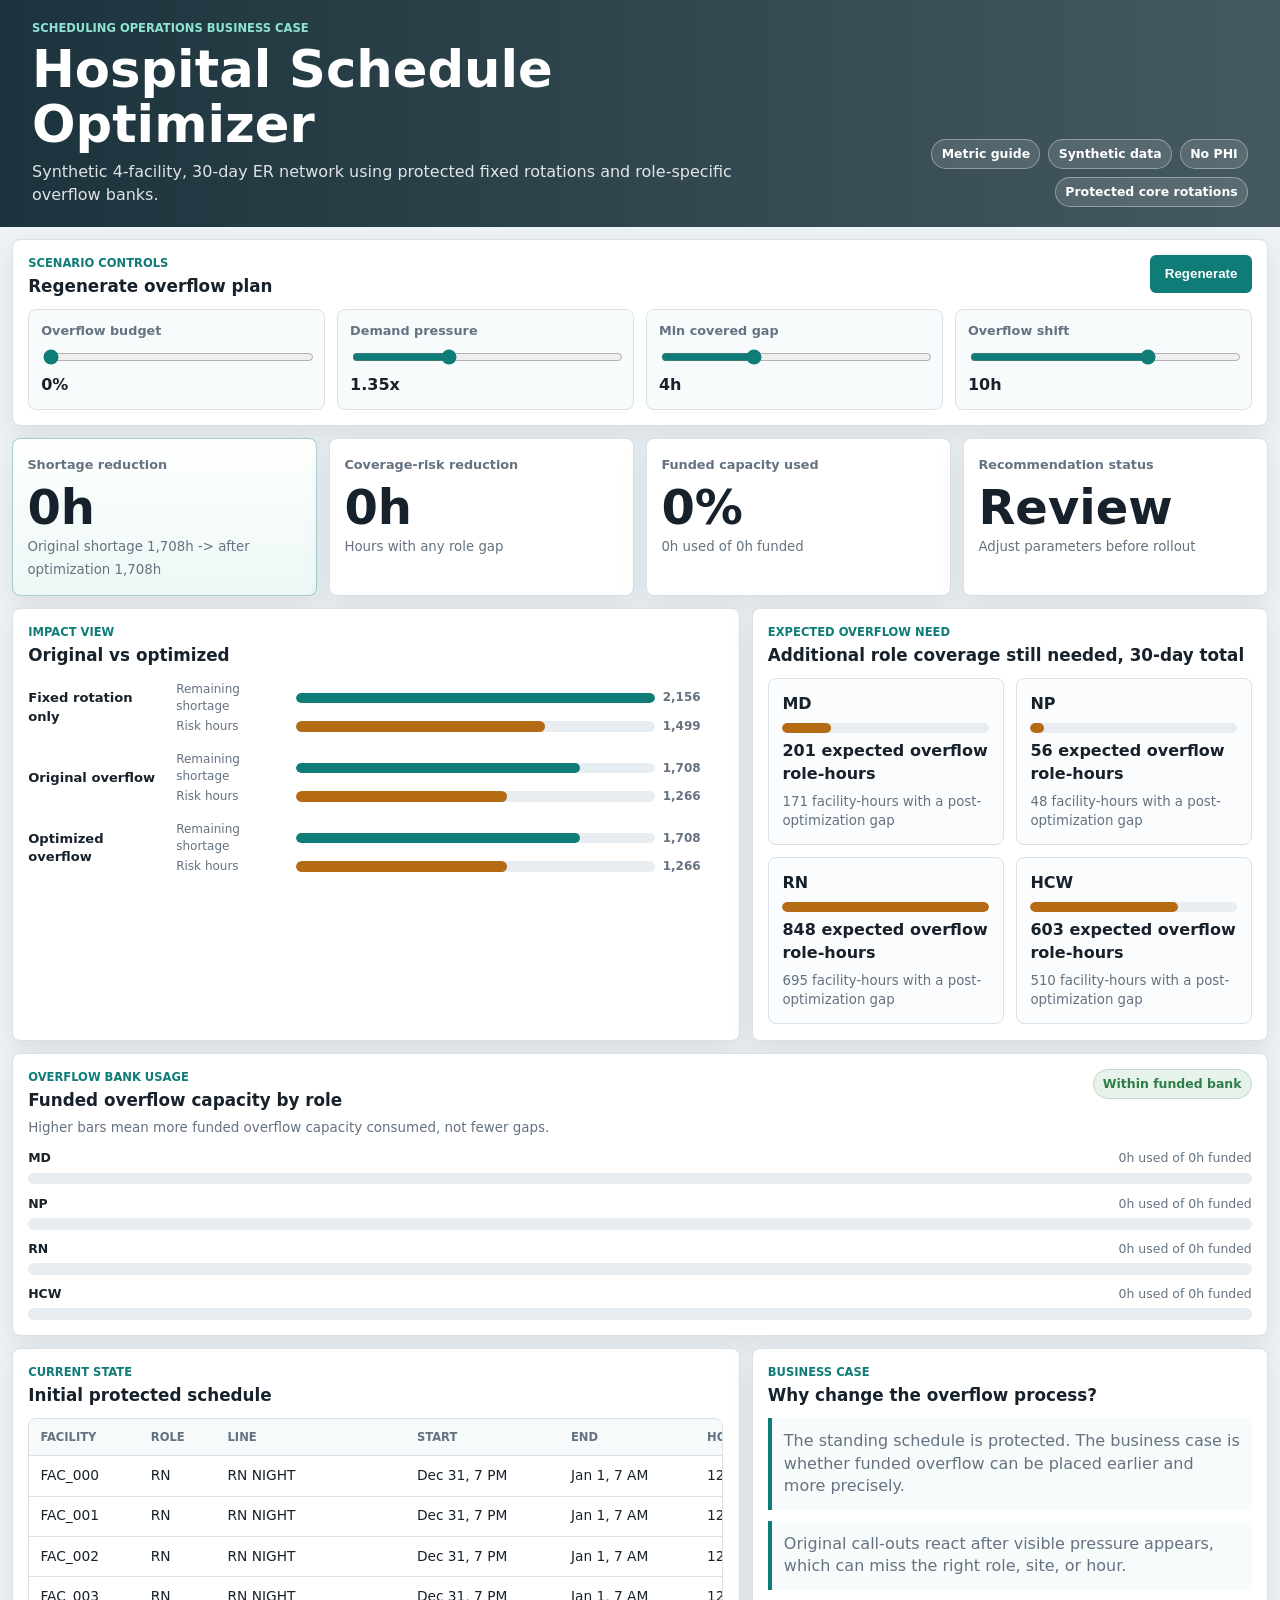
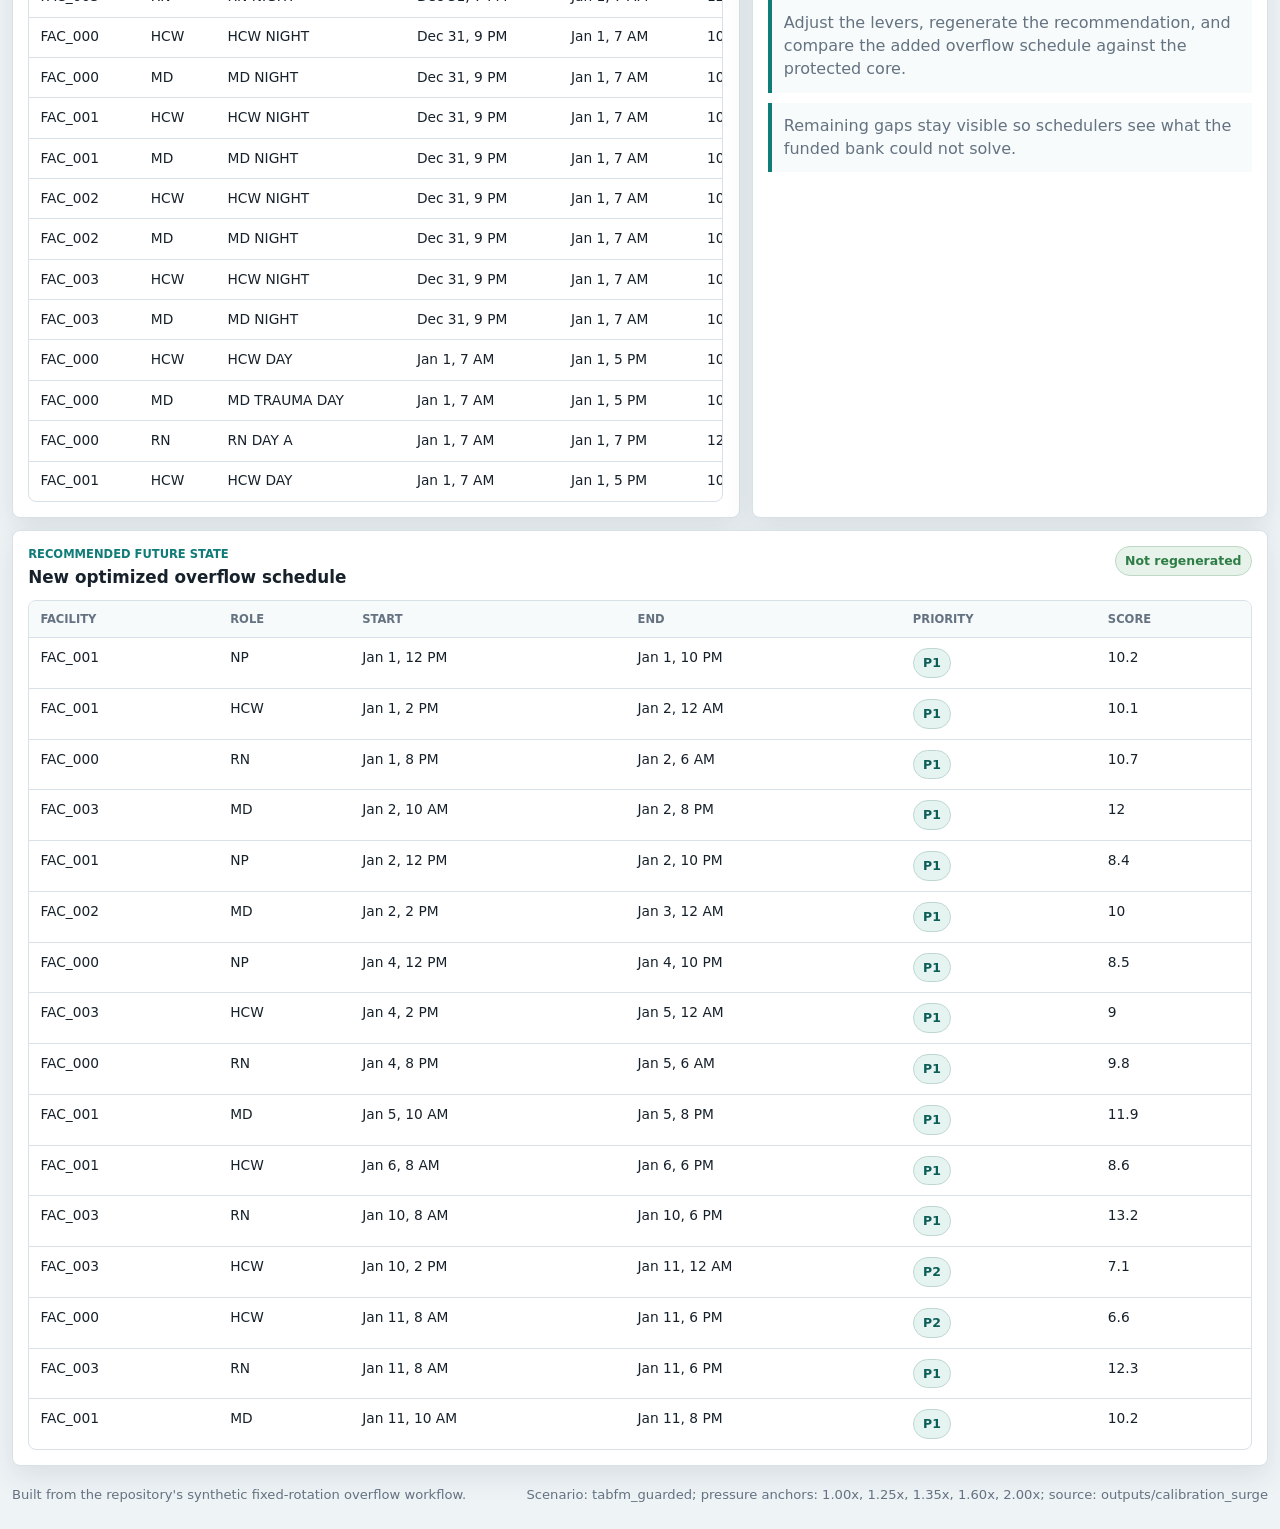
==== commit 48a1b160: "Clarify expected overflow need labels" ====
--- a/demo/index.html
+++ b/demo/index.html
@@ -33,7 +33,7 @@
         <div class="control-grid">
           <label>
             <span>Overflow budget</span>
-            <input id="budget-control" type="range" min="0" max="20" step="1" value="0">
+            <input id="budget-control" type="range" min="0" max="21" step="1" value="0">
             <b id="budget-value">0%</b>
           </label>
           <label>
@@ -90,8 +90,8 @@
       <section class="card span-5" aria-labelledby="gaps-heading">
         <div class="card__head">
           <div>
-            <p class="eyebrow">Uncovered demand</p>
-            <h2 id="gaps-heading">Role gaps left after optimization, 30-day total</h2>
+            <p class="eyebrow">Expected overflow need</p>
+            <h2 id="gaps-heading">Additional role coverage still needed, 30-day total</h2>
           </div>
         </div>
         <div id="gaps-chart" class="gap-grid gap-grid--compact"></div>
--- a/demo/styles.css
+++ b/demo/styles.css
@@ -457,6 +457,29 @@
   font-size: 0.78rem;
 }
 
+.method-stack {
+  display: grid;
+  gap: 0.7rem;
+}
+
+.method-stack article {
+  display: grid;
+  gap: 0.35rem;
+  padding: 0.85rem;
+  border: 1px solid var(--line);
+  border-radius: 8px;
+  background: #fbfcfd;
+}
+
+.method-stack strong {
+  font-size: 0.95rem;
+}
+
+.method-stack p {
+  margin: 0;
+  color: var(--muted);
+}
+
 .metric-summary {
   display: grid;
   grid-template-columns: repeat(4, minmax(0, 1fr));
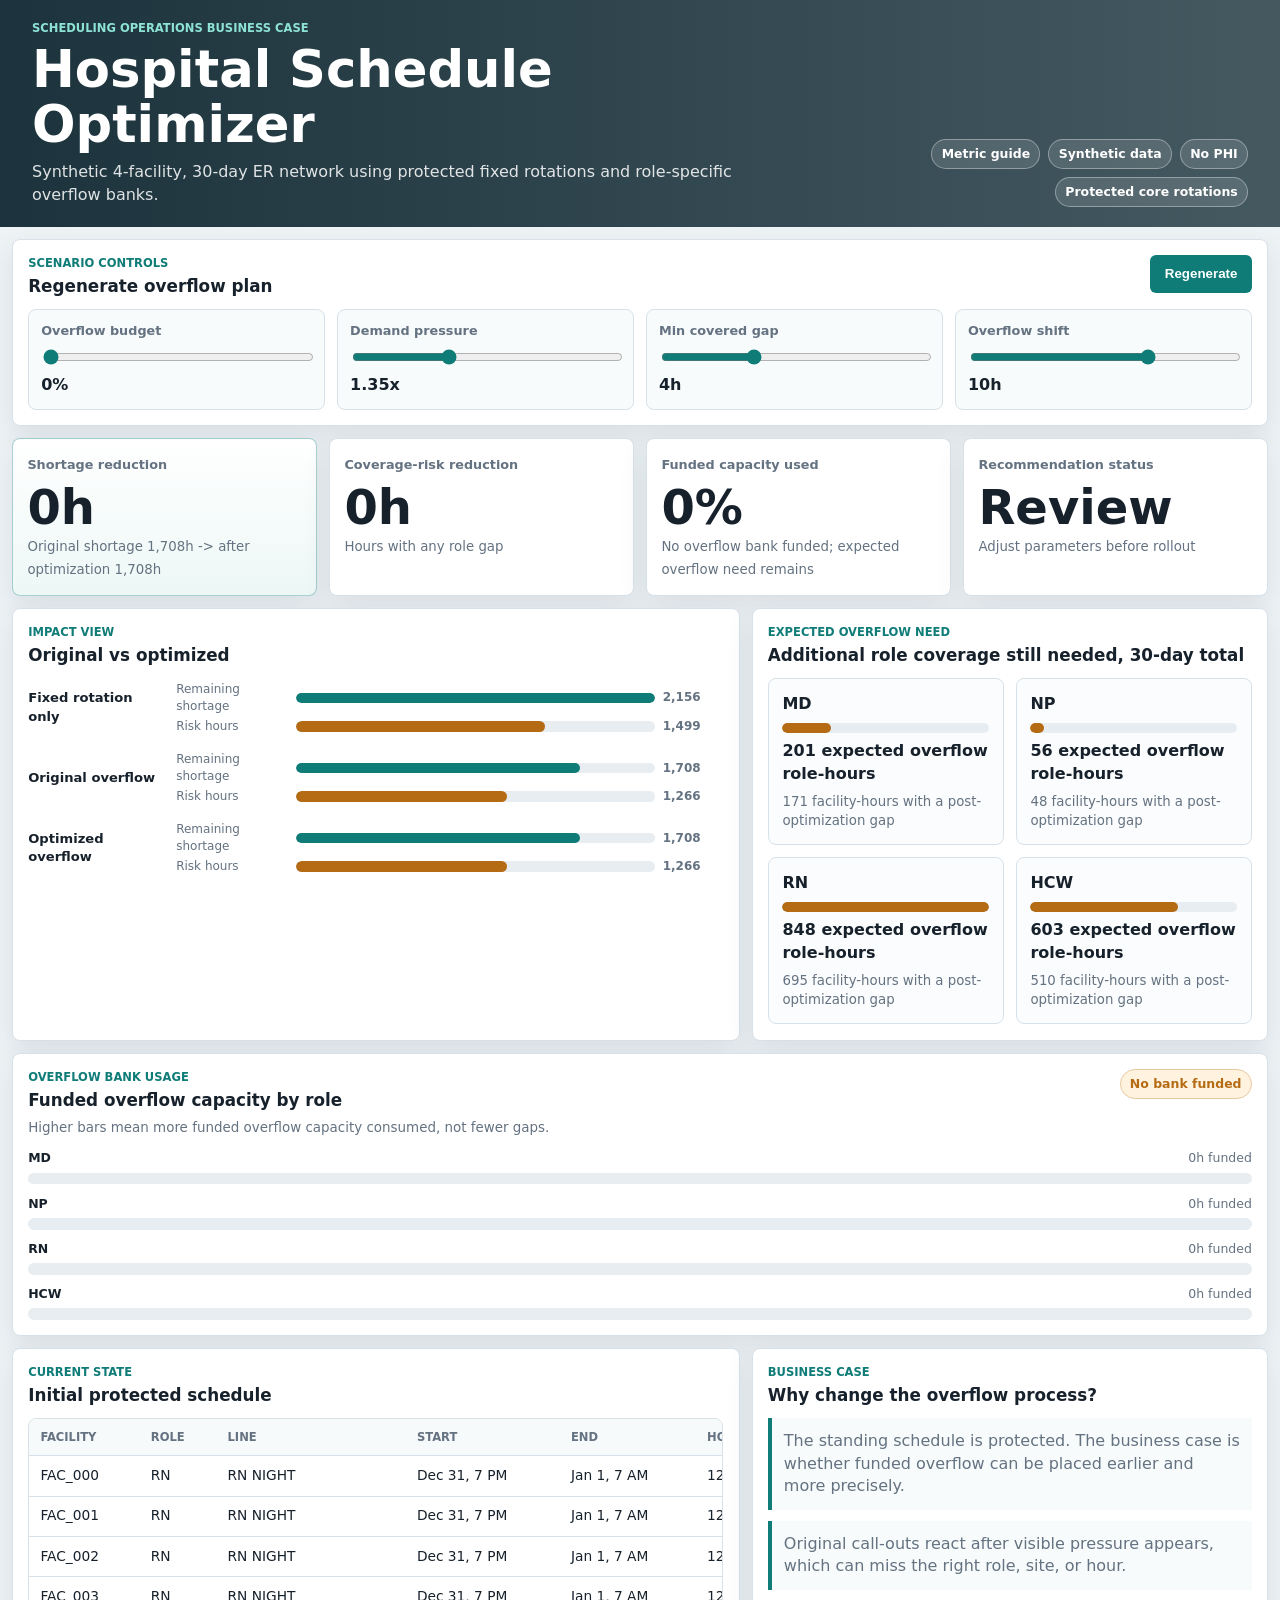
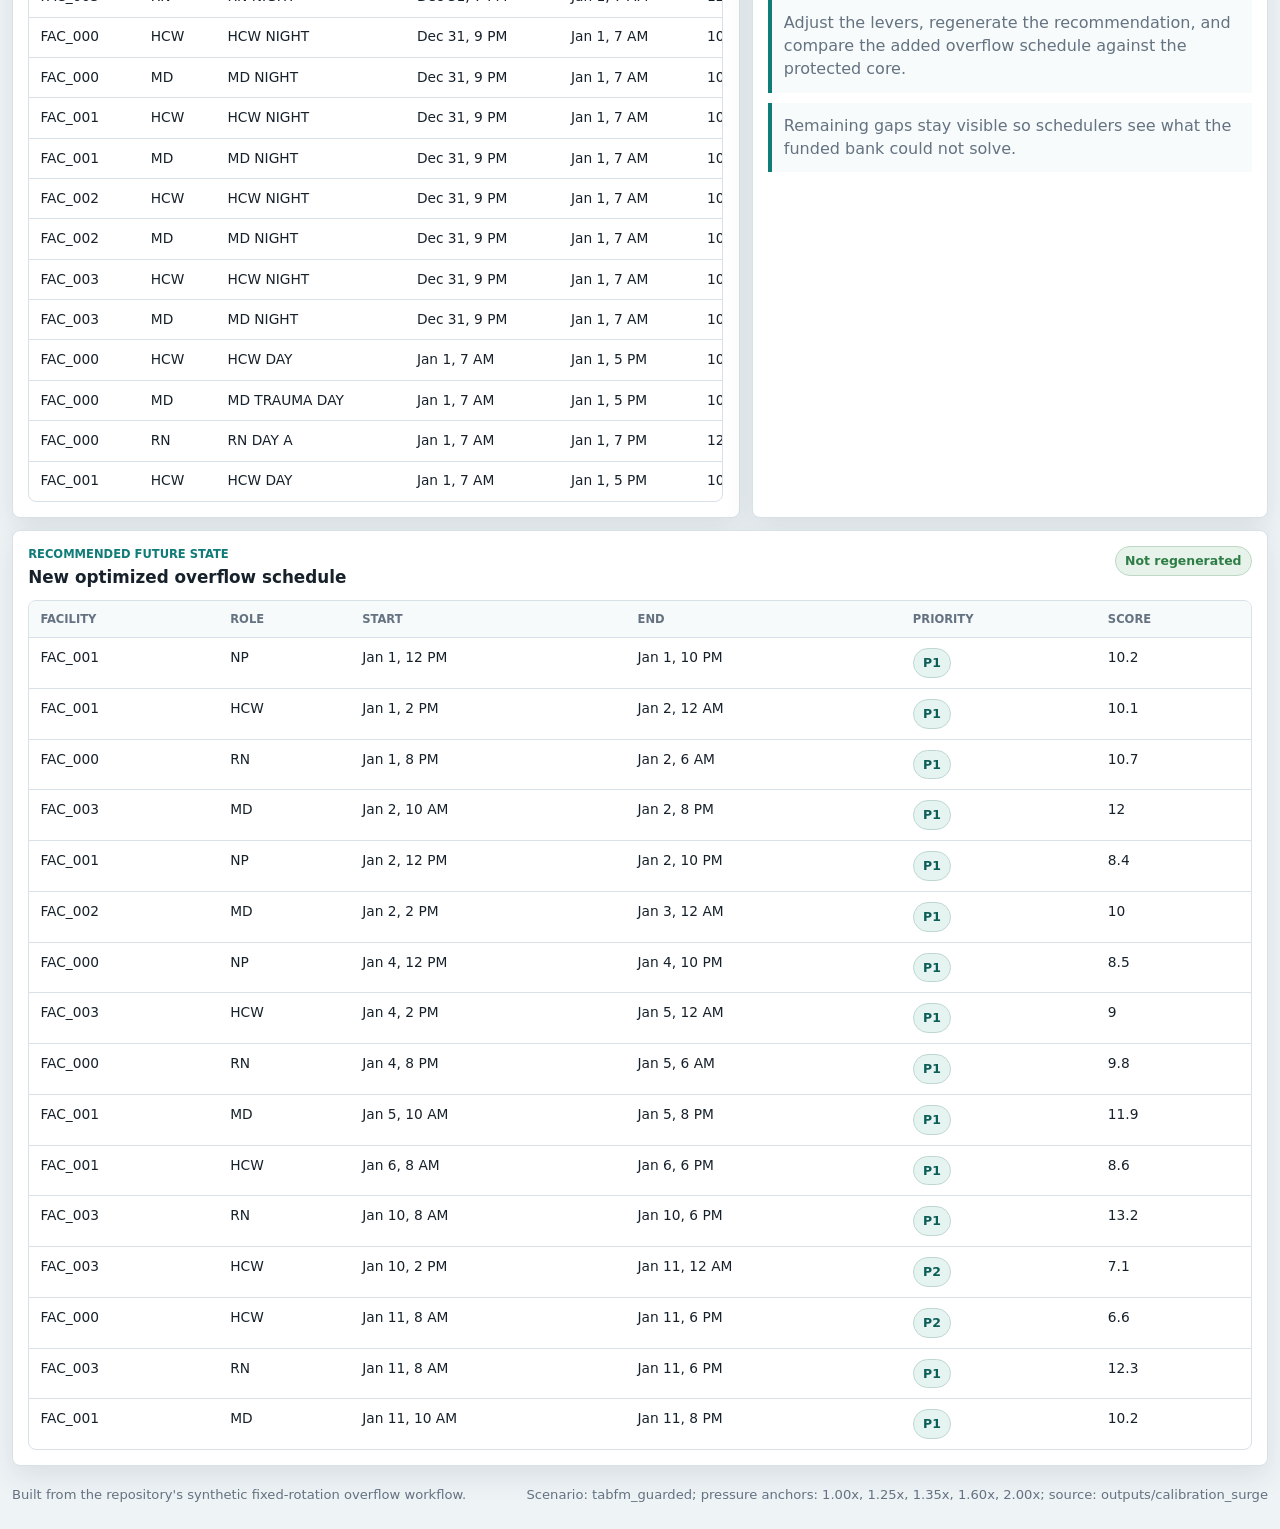
==== commit 5b20231e: "Clarify unfunded overflow bank state" ====
--- a/demo/index.html
+++ b/demo/index.html
@@ -103,7 +103,7 @@
             <p class="eyebrow">Overflow bank usage</p>
             <h2 id="budget-heading">Funded overflow capacity by role</h2>
           </div>
-          <span class="pill pill--green">Within funded bank</span>
+          <span id="budget-status-pill" class="pill">No bank funded</span>
         </div>
         <p class="section-note">Higher bars mean more funded overflow capacity consumed, not fewer gaps.</p>
         <div id="budget-chart" class="chart-panel chart-panel--meters"></div>
--- a/demo/styles.css
+++ b/demo/styles.css
@@ -245,6 +245,12 @@
   color: var(--green);
 }
 
+.pill--amber {
+  border-color: #e7c99f;
+  background: #fff3df;
+  color: var(--amber);
+}
+
 .story-stack {
   display: grid;
   gap: 0.65rem;
